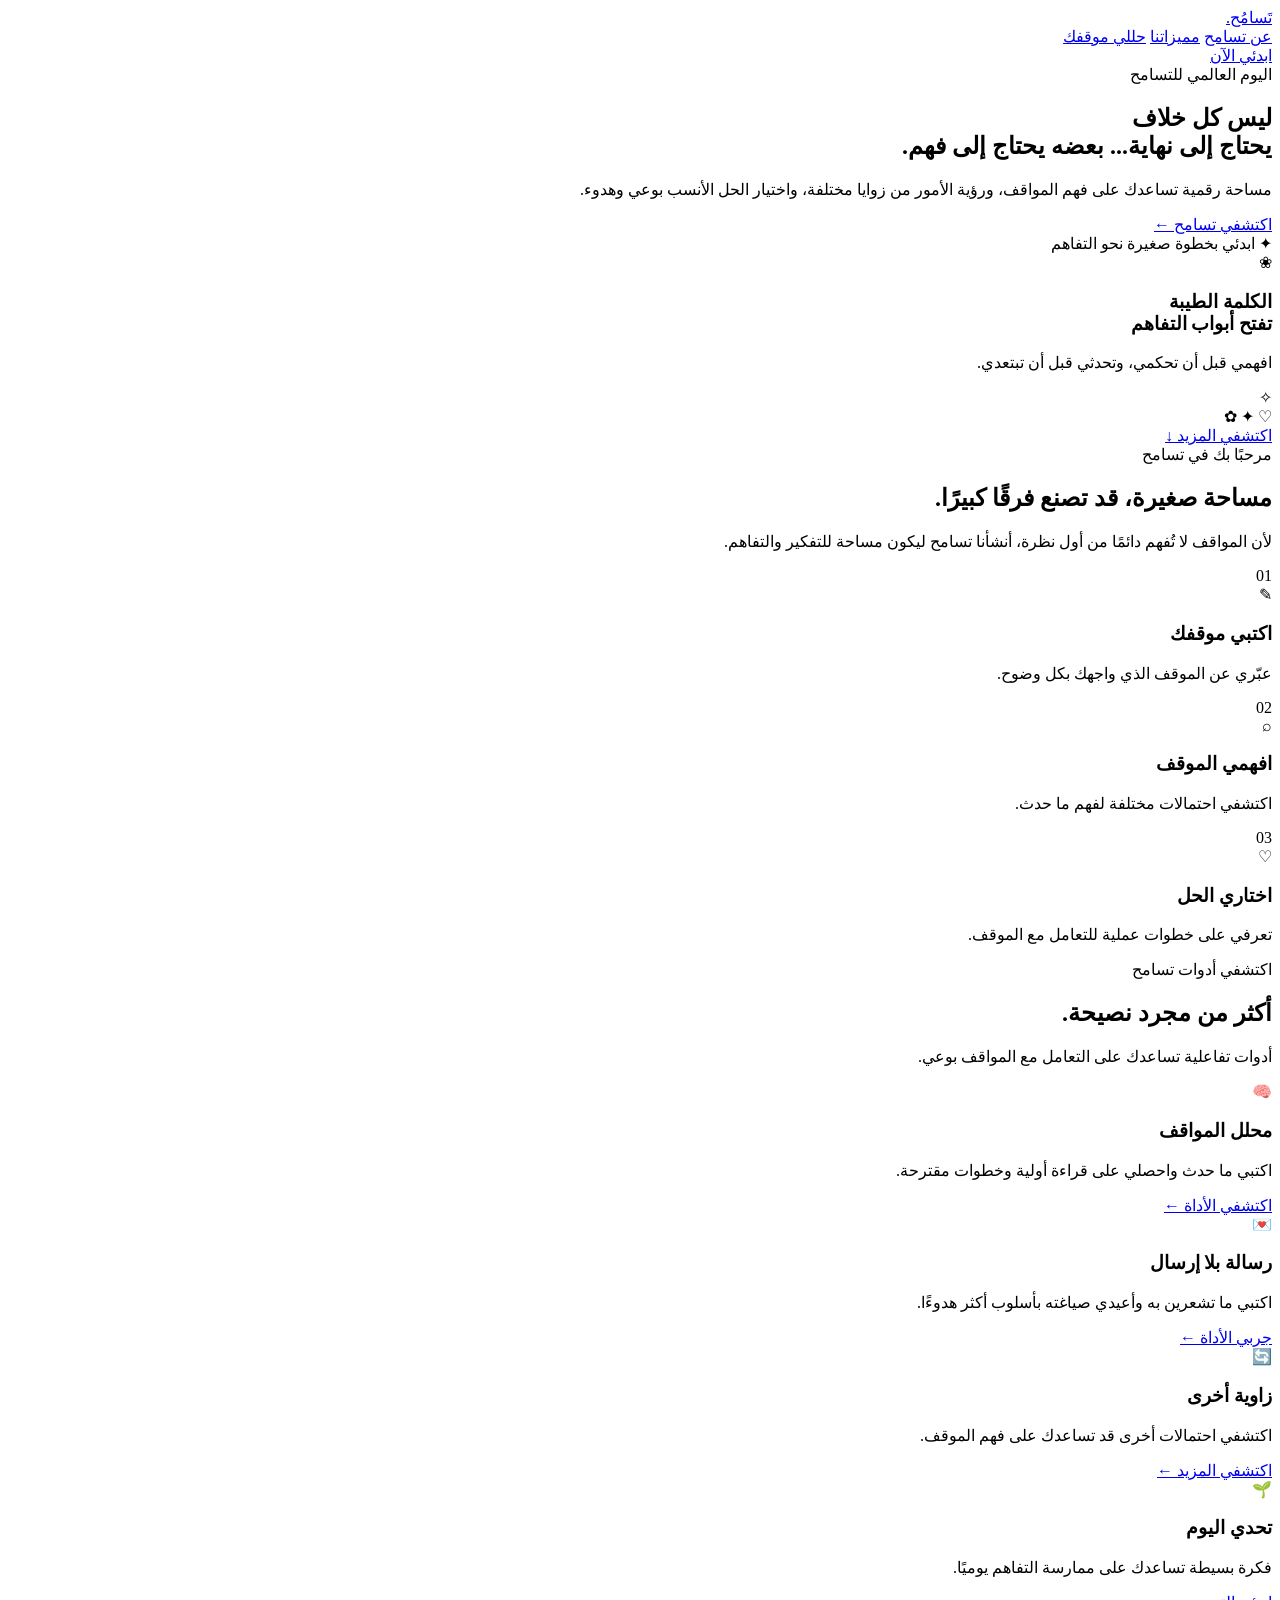
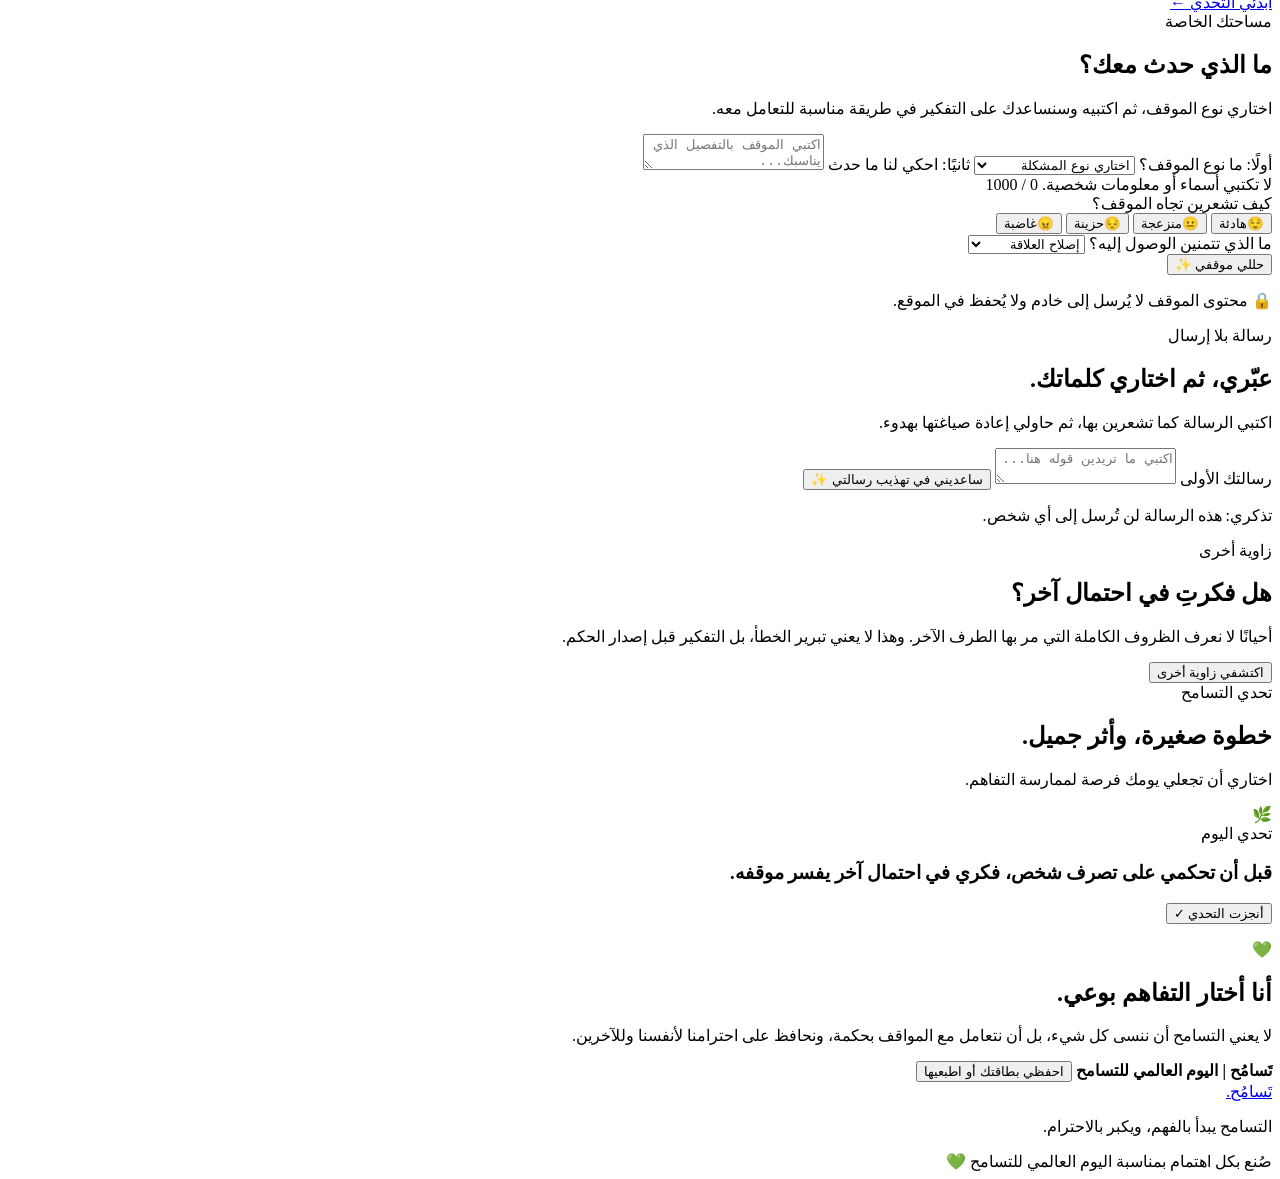
==== index.html @ accd5256 "Create index.html" ====
<!DOCTYPE html>
<html lang="ar" dir="rtl">

<head>
  <meta charset="UTF-8">
  <meta name="viewport" content="width=device-width, initial-scale=1.0">
  <meta name="theme-color" content="#F4FAF3">
  <title>تسامح | نفهم أكثر، نتسامح بوعي</title>

  <link rel="stylesheet" href="style.css">

  <link rel="preconnect" href="https://fonts.googleapis.com">
  <link rel="preconnect" href="https://fonts.gstatic.com" crossorigin>
  <link href="https://fonts.googleapis.com/css2?family=Cairo:wght@400;500;600;700;800&display=swap" rel="stylesheet">
</head>

<body>

  <!-- شريط التنقل -->
  <header class="navbar">
    <a href="#home" class="logo">تَسامُح<span>.</span></a>

    <nav>
      <a href="#about">عن تسامح</a>
      <a href="#features">مميزاتنا</a>
      <a href="#analyzer">حللي موقفك</a>
    </nav>

    <a href="#analyzer" class="nav-btn">ابدئي الآن</a>
  </header>


  <!-- الصفحة الرئيسية -->
  <main>

    <section class="hero" id="home">

      <div class="hero-content">

        <span class="eyebrow">
          <span class="dot"></span>
          اليوم العالمي للتسامح
        </span>

        <h1>
          ليس كل خلاف<br>
          يحتاج إلى نهاية...
          <span>بعضه يحتاج إلى فهم.</span>
        </h1>

        <p>
          مساحة رقمية تساعدك على فهم المواقف،
          ورؤية الأمور من زوايا مختلفة،
          واختيار الحل الأنسب بوعي وهدوء.
        </p>

        <a href="#about" class="primary-btn">
          اكتشفي تسامح
          <span>←</span>
        </a>

        <div class="hero-note">
          <span>✦</span>
          ابدئي بخطوة صغيرة نحو التفاهم
        </div>

      </div>

      <div class="hero-visual">
        <div class="circle circle-one"></div>
        <div class="circle circle-two"></div>

        <div class="hero-card">
          <div class="leaf-icon">❀</div>
          <h3>الكلمة الطيبة<br>تفتح أبواب التفاهم</h3>
          <p>افهمي قبل أن تحكمي، وتحدثي قبل أن تبتعدي.</p>
          <span class="card-decoration">✧</span>
        </div>

        <span class="floating f1">♡</span>
        <span class="floating f2">✦</span>
        <span class="floating f3">✿</span>
      </div>

      <a href="#about" class="scroll-indicator">
        <span>اكتشفي المزيد</span>
        <span>↓</span>
      </a>

    </section>


    <!-- التعريف بالموقع -->
    <section class="about section" id="about">

      <div class="section-heading">
        <span class="section-label">مرحبًا بك في تسامح</span>
        <h2>مساحة صغيرة، قد تصنع فرقًا كبيرًا.</h2>
        <p>
          لأن المواقف لا تُفهم دائمًا من أول نظرة،
          أنشأنا تسامح ليكون مساحة للتفكير والتفاهم.
        </p>
      </div>

      <div class="steps">

        <div class="step-card">
          <span class="step-number">01</span>
          <div class="step-icon">✎</div>
          <h3>اكتبي موقفك</h3>
          <p>عبّري عن الموقف الذي واجهك بكل وضوح.</p>
        </div>

        <div class="step-card">
          <span class="step-number">02</span>
          <div class="step-icon">⌕</div>
          <h3>افهمي الموقف</h3>
          <p>اكتشفي احتمالات مختلفة لفهم ما حدث.</p>
        </div>

        <div class="step-card">
          <span class="step-number">03</span>
          <div class="step-icon">♡</div>
          <h3>اختاري الحل</h3>
          <p>تعرفي على خطوات عملية للتعامل مع الموقف.</p>
        </div>

      </div>

    </section>


    <!-- المميزات -->
    <section class="features section" id="features">

      <div class="section-heading">
        <span class="section-label">اكتشفي أدوات تسامح</span>
        <h2>أكثر من مجرد نصيحة.</h2>
        <p>أدوات تفاعلية تساعدك على التعامل مع المواقف بوعي.</p>
      </div>

      <div class="feature-grid">

        <article class="feature-card">
          <div class="feature-icon">🧠</div>
          <h3>محلل المواقف</h3>
          <p>اكتبي ما حدث واحصلي على قراءة أولية وخطوات مقترحة.</p>
          <a href="#analyzer">اكتشفي الأداة ←</a>
        </article>

        <article class="feature-card">
          <div class="feature-icon">💌</div>
          <h3>رسالة بلا إرسال</h3>
          <p>اكتبي ما تشعرين به وأعيدي صياغته بأسلوب أكثر هدوءًا.</p>
          <a href="#message-tool">جربي الأداة ←</a>
        </article>

        <article class="feature-card">
          <div class="feature-icon">🔄</div>
          <h3>زاوية أخرى</h3>
          <p>اكتشفي احتمالات أخرى قد تساعدك على فهم الموقف.</p>
          <a href="#perspective">اكتشفي المزيد ←</a>
        </article>

        <article class="feature-card">
          <div class="feature-icon">🌱</div>
          <h3>تحدي اليوم</h3>
          <p>فكرة بسيطة تساعدك على ممارسة التفاهم يوميًا.</p>
          <a href="#challenge">ابدئي التحدي ←</a>
        </article>

      </div>

    </section>


    <!-- محلل المواقف -->
    <section class="analyzer-section section" id="analyzer">

      <div class="section-heading">
        <span class="section-label">مساحتك الخاصة</span>
        <h2>ما الذي حدث معك؟</h2>
        <p>
          اختاري نوع الموقف، ثم اكتبيه وسنساعدك على التفكير
          في طريقة مناسبة للتعامل معه.
        </p>
      </div>

      <div class="analyzer-box">

        <label for="problemType">أولًا: ما نوع الموقف؟</label>

        <select id="problemType">
          <option value="">اختاري نوع المشكلة</option>
          <option value="friend">خلاف مع صديقة</option>
          <option value="misunderstanding">سوء فهم</option>
          <option value="school">موقف داخل المدرسة</option>
          <option value="family">خلاف عائلي</option>
          <option value="social">موقف عبر مواقع التواصل</option>
          <option value="words">كلمة سببت لي الحزن</option>
          <option value="other">موقف آخر</option>
        </select>

        <label for="problemText">ثانيًا: احكي لنا ما حدث</label>

        <textarea
          id="problemText"
          maxlength="1000"
          placeholder="اكتبي الموقف بالتفصيل الذي يناسبك..."
        ></textarea>

        <div class="input-footer">
          <span>لا تكتبي أسماء أو معلومات شخصية.</span>
          <span id="charCount">0 / 1000</span>
        </div>

        <div class="emotion-area">
          <label>كيف تشعرين تجاه الموقف؟</label>

          <div class="emotion-options">
            <button type="button" class="emotion" data-emotion="هادئة">😌<span>هادئة</span></button>
            <button type="button" class="emotion" data-emotion="منزعجة">😐<span>منزعجة</span></button>
            <button type="button" class="emotion" data-emotion="حزينة">😔<span>حزينة</span></button>
            <button type="button" class="emotion" data-emotion="غاضبة">😠<span>غاضبة</span></button>
          </div>
        </div>

        <div class="goal-area">
          <label for="goal">ما الذي تتمنين الوصول إليه؟</label>

          <select id="goal">
            <option value="إصلاح العلاقة">إصلاح العلاقة</option>
            <option value="فهم ما حدث">فهم ما حدث</option>
            <option value="الاعتذار">تقديم اعتذار</option>
            <option value="تجاوز الموقف">تجاوز الموقف</option>
            <option value="وضع حدود واضحة">وضع حدود واضحة</option>
          </select>
        </div>

        <button type="button" id="analyzeBtn" class="primary-btn full-btn">
          حللي موقفي ✨
        </button>

        <p class="privacy-note">
          🔒 محتوى الموقف لا يُرسل إلى خادم ولا يُحفظ في الموقع.
        </p>

        <div id="analysisResult" class="result-box" aria-live="polite" hidden>

          <span class="result-label">نتيجة قراءة الموقف</span>
          <h3 id="resultTitle"></h3>
          <p id="resultDescription"></p>

          <h4>خطوات مقترحة للتعامل معه</h4>
          <ol id="resultSteps"></ol>

          <div class="suggested-words">
            <h4>جملة قد تساعدك</h4>
            <p id="resultSentence"></p>
            <button type="button" id="copySentence">نسخ الجملة</button>
          </div>

          <p class="result-disclaimer">
            هذه قراءة أولية مبنية على كلماتك واختياراتك،
            وليست حكمًا نهائيًا على الأشخاص أو الموقف.
          </p>

        </div>

      </div>

    </section>


    <!-- رسالة بلا إرسال -->
    <section class="message-section section" id="message-tool">

      <div class="section-heading">
        <span class="section-label">رسالة بلا إرسال</span>
        <h2>عبّري، ثم اختاري كلماتك.</h2>
        <p>اكتبي الرسالة كما تشعرين بها، ثم حاولي إعادة صياغتها بهدوء.</p>
      </div>

      <div class="message-box">

        <label for="rawMessage">رسالتك الأولى</label>

        <textarea
          id="rawMessage"
          placeholder="اكتبي ما تريدين قوله هنا..."
        ></textarea>

        <button type="button" class="primary-btn full-btn" id="rewriteBtn">
          ساعديني في تهذيب رسالتي ✨
        </button>

        <div id="rewrittenResult" class="rewritten-result" hidden>
          <h3>صياغة أكثر هدوءًا</h3>
          <p id="rewrittenText"></p>
          <button type="button" id="copyRewrite">نسخ الصياغة</button>
        </div>

        <p class="privacy-note">
          تذكري: هذه الرسالة لن تُرسل إلى أي شخص.
        </p>

      </div>

    </section>


    <!-- منظور آخر -->
    <section class="perspective-section section" id="perspective">

      <div class="perspective-card">

        <span class="section-label">زاوية أخرى</span>

        <h2>هل فكرتِ في احتمال آخر؟</h2>

        <p>
          أحيانًا لا نعرف الظروف الكاملة التي مر بها الطرف الآخر.
          وهذا لا يعني تبرير الخطأ، بل التفكير قبل إصدار الحكم.
        </p>

        <button type="button" id="perspectiveBtn" class="light-btn">
          اكتشفي زاوية أخرى
        </button>

        <div id="perspectiveResult" class="perspective-result" hidden>
          <span>✦</span>
          <p id="perspectiveText"></p>
        </div>

      </div>

    </section>


    <!-- تحدي اليوم -->
    <section class="challenge-section section" id="challenge">

      <div class="section-heading">
        <span class="section-label">تحدي التسامح</span>
        <h2>خطوة صغيرة، وأثر جميل.</h2>
        <p>اختاري أن تجعلي يومك فرصة لممارسة التفاهم.</p>
      </div>

      <div class="challenge-box">

        <div class="challenge-icon">🌿</div>

        <span>تحدي اليوم</span>

        <h3 id="challengeText">
          قبل أن تحكمي على تصرف شخص، فكري في احتمال آخر يفسر موقفه.
        </h3>

        <button type="button" id="completeChallenge" class="primary-btn">
          أنجزت التحدي ✓
        </button>

        <p id="challengeFeedback" aria-live="polite"></p>

      </div>

    </section>


    <!-- البطاقة الختامية -->
    <section class="final-section section">

      <div class="final-card" id="finalCard">

        <span>💚</span>

        <h2>أنا أختار التفاهم بوعي.</h2>

        <p>
          لا يعني التسامح أن ننسى كل شيء،
          بل أن نتعامل مع المواقف بحكمة،
          ونحافظ على احترامنا لأنفسنا وللآخرين.
        </p>

        <strong>تَسامُح | اليوم العالمي للتسامح</strong>

        <button type="button" id="printCard" class="light-btn">
          احفظي بطاقتك أو اطبعيها
        </button>

      </div>

    </section>

  </main>


  <!-- التذييل -->
  <footer>
    <a href="#home" class="logo">تَسامُح<span>.</span></a>

    <p>التسامح يبدأ بالفهم، ويكبر بالاحترام.</p>

    <span>صُنع بكل اهتمام بمناسبة اليوم العالمي للتسامح 💚</span>
  </footer>


  <script src="script.js"></script>

</body>
</html>
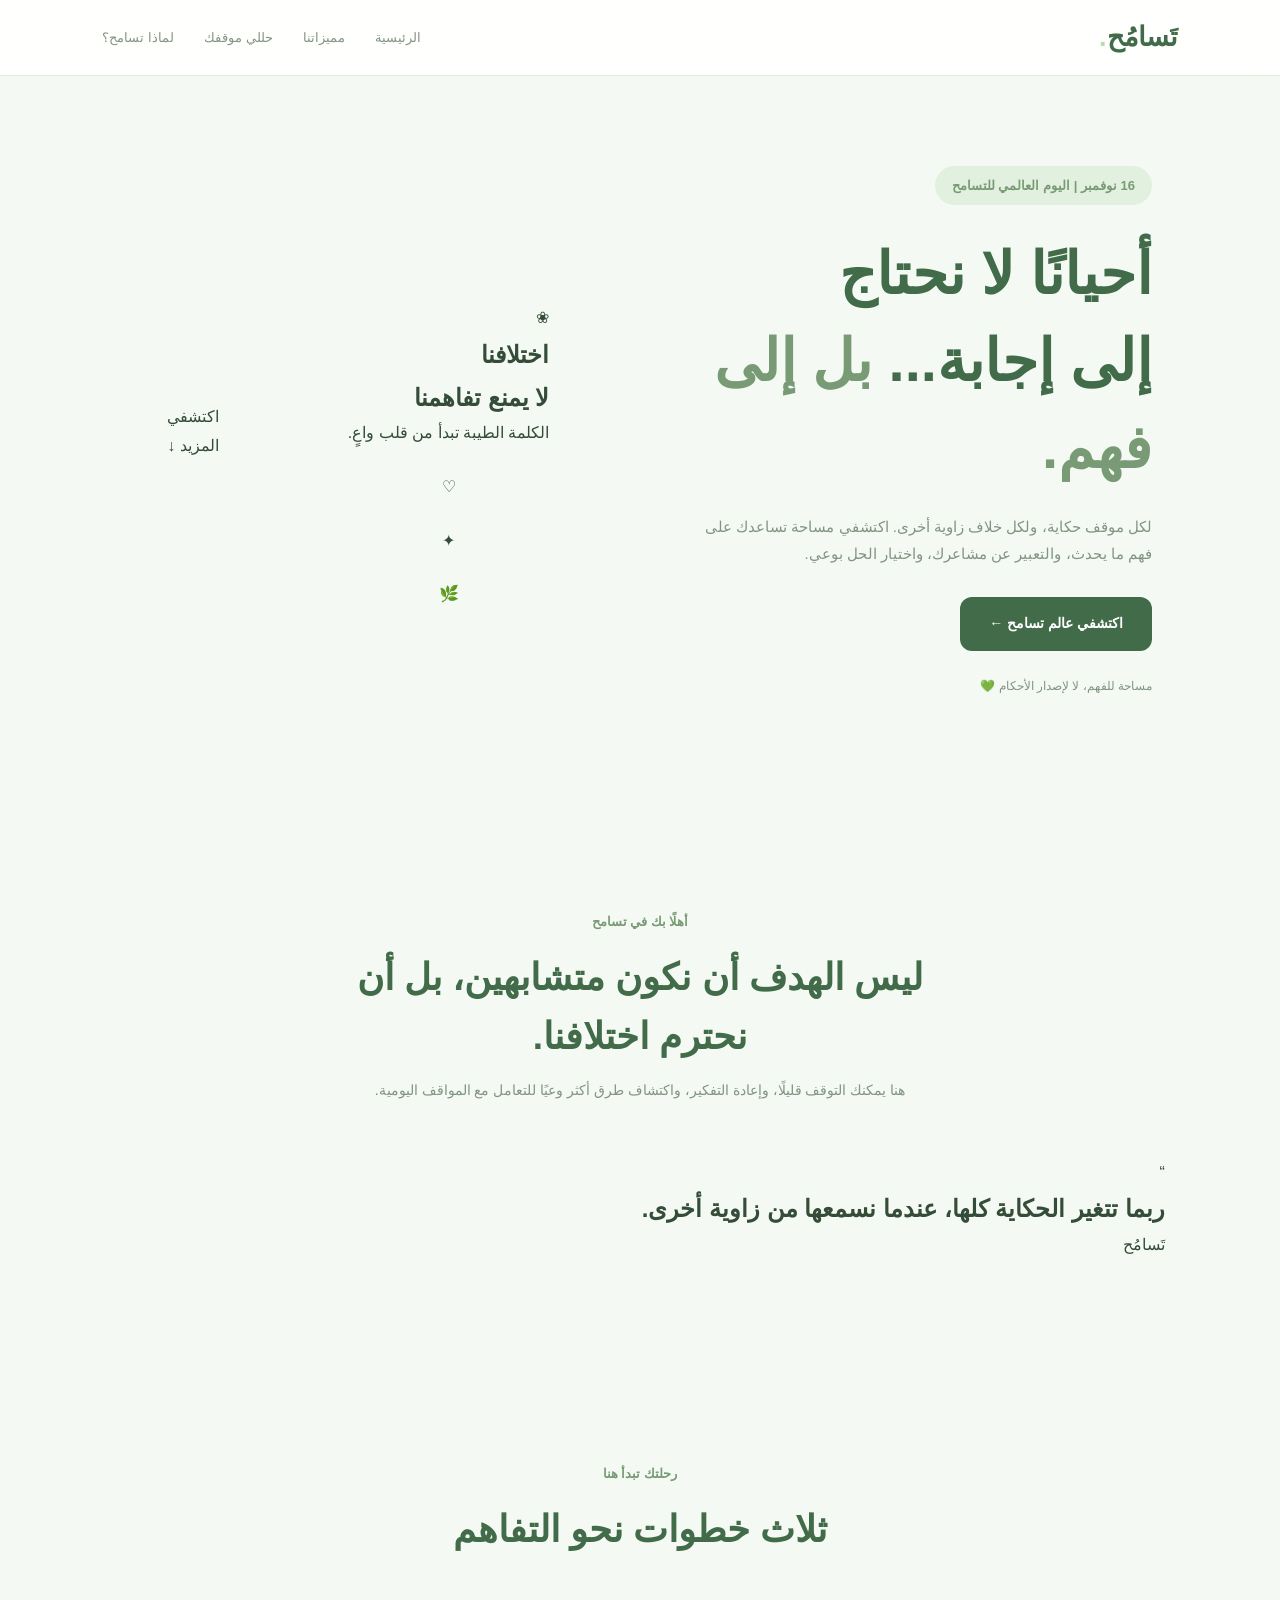
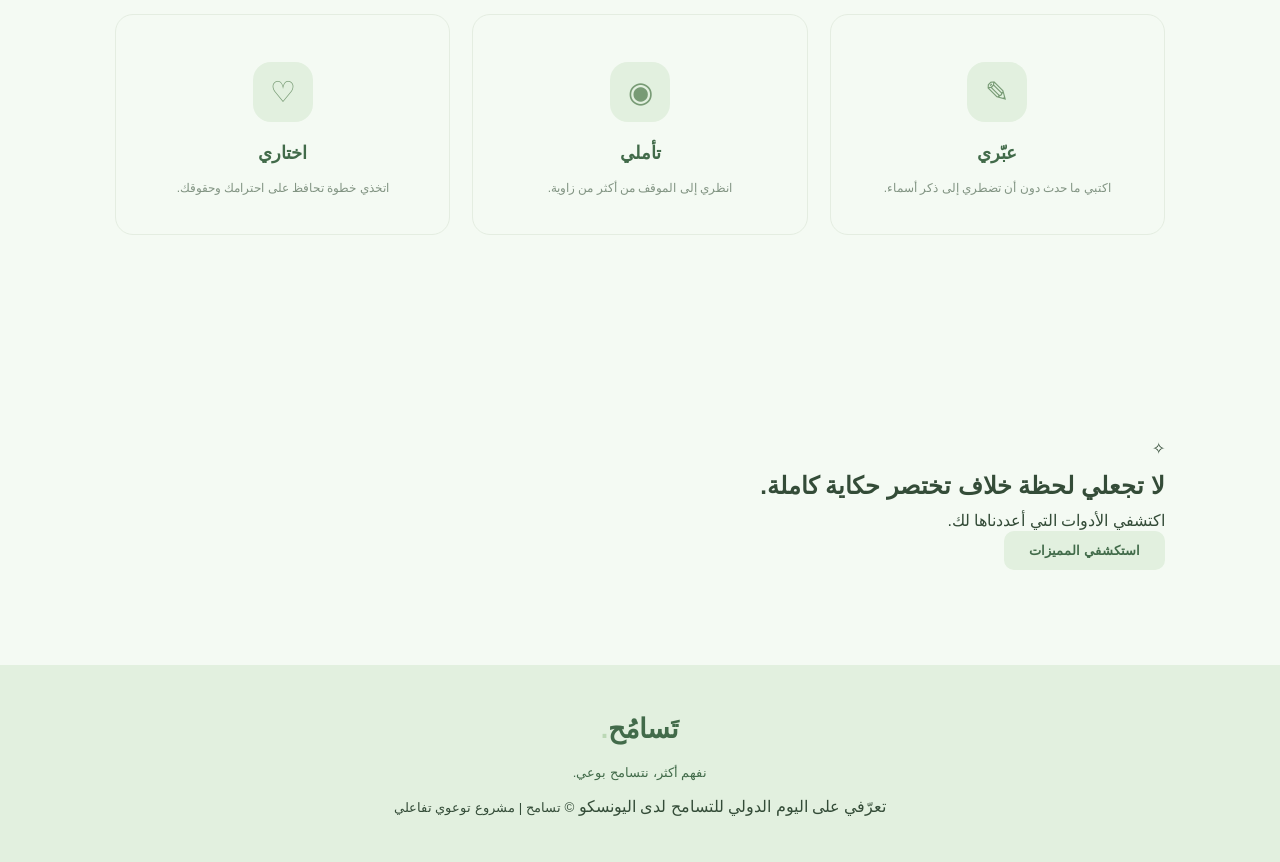
==== commit 43e4f0a1: "Update index.html" ====
--- a/index.html
+++ b/index.html
@@ -1,412 +1,120 @@
 
 <!DOCTYPE html>
 <html lang="ar" dir="rtl">
-
 <head>
   <meta charset="UTF-8">
   <meta name="viewport" content="width=device-width, initial-scale=1.0">
-  <meta name="theme-color" content="#F4FAF3">
-  <title>تسامح | نفهم أكثر، نتسامح بوعي</title>
-
+  <title>تسامح | الرئيسية</title>
   <link rel="stylesheet" href="style.css">
-
-  <link rel="preconnect" href="https://fonts.googleapis.com">
-  <link rel="preconnect" href="https://fonts.gstatic.com" crossorigin>
   <link href="https://fonts.googleapis.com/css2?family=Cairo:wght@400;500;600;700;800&display=swap" rel="stylesheet">
 </head>
-
 <body>
 
-  <!-- شريط التنقل -->
-  <header class="navbar">
-    <a href="#home" class="logo">تَسامُح<span>.</span></a>
+<header class="navbar">
+  <a class="logo" href="index.html">تَسامُح<span>.</span></a>
+  <nav>
+    <a class="active" href="index.html">الرئيسية</a>
+    <a href="features.html">مميزاتنا</a>
+    <a href="analyzer.html">حللي موقفك</a>
+    <a href="why.html">لماذا تسامح؟</a>
+  </nav>
+</header>
 
-    <nav>
-      <a href="#about">عن تسامح</a>
-      <a href="#features">مميزاتنا</a>
-      <a href="#analyzer">حللي موقفك</a>
-    </nav>
+<main>
 
-    <a href="#analyzer" class="nav-btn">ابدئي الآن</a>
-  </header>
+<section class="hero reveal">
+  <div class="hero-content">
+    <span class="eyebrow">16 نوفمبر | اليوم العالمي للتسامح</span>
+    <h1>
+      أحيانًا لا نحتاج<br>
+      إلى إجابة...
+      <span>بل إلى فهم.</span>
+    </h1>
+    <p>
+      لكل موقف حكاية، ولكل خلاف زاوية أخرى.
+      اكتشفي مساحة تساعدك على فهم ما يحدث،
+      والتعبير عن مشاعرك، واختيار الحل بوعي.
+    </p>
+    <a href="features.html" class="primary-btn">اكتشفي عالم تسامح ←</a>
+    <div class="hero-note">مساحة للفهم، لا لإصدار الأحكام 💚</div>
+  </div>
 
+  <div class="hero-visual">
+    <div class="hero-orbit orbit-one"></div>
+    <div class="hero-orbit orbit-two"></div>
+    <div class="hero-art">
+      <span>❀</span>
+      <h2>اختلافنا<br>لا يمنع تفاهمنا</h2>
+      <p>الكلمة الطيبة تبدأ من قلب واعٍ.</p>
+    </div>
+    <span class="floating-icon float-one">♡</span>
+    <span class="floating-icon float-two">✦</span>
+    <span class="floating-icon float-three">🌿</span>
+  </div>
 
-  <!-- الصفحة الرئيسية -->
-  <main>
+  <a href="#welcome" class="scroll-hint">اكتشفي المزيد ↓</a>
+</section>
 
-    <section class="hero" id="home">
+<section class="section welcome-section reveal" id="welcome">
+  <div class="section-heading">
+    <span class="section-label">أهلًا بك في تسامح</span>
+    <h2>ليس الهدف أن نكون متشابهين، بل أن نحترم اختلافنا.</h2>
+    <p>
+      هنا يمكنك التوقف قليلًا، وإعادة التفكير،
+      واكتشاف طرق أكثر وعيًا للتعامل مع المواقف اليومية.
+    </p>
+  </div>
 
-      <div class="hero-content">
+  <div class="quote-panel">
+    <span class="quote-mark">“</span>
+    <h2>ربما تتغير الحكاية كلها، عندما نسمعها من زاوية أخرى.</h2>
+    <span>تَسامُح</span>
+  </div>
+</section>
 
-        <span class="eyebrow">
-          <span class="dot"></span>
-          اليوم العالمي للتسامح
-        </span>
+<section class="section reveal">
+  <div class="section-heading">
+    <span class="section-label">رحلتك تبدأ هنا</span>
+    <h2>ثلاث خطوات نحو التفاهم</h2>
+  </div>
 
-        <h1>
-          ليس كل خلاف<br>
-          يحتاج إلى نهاية...
-          <span>بعضه يحتاج إلى فهم.</span>
-        </h1>
+  <div class="steps">
+    <article class="step-card">
+      <span class="step-icon">✎</span>
+      <h3>عبّري</h3>
+      <p>اكتبي ما حدث دون أن تضطري إلى ذكر أسماء.</p>
+    </article>
+    <article class="step-card">
+      <span class="step-icon">◉</span>
+      <h3>تأملي</h3>
+      <p>انظري إلى الموقف من أكثر من زاوية.</p>
+    </article>
+    <article class="step-card">
+      <span class="step-icon">♡</span>
+      <h3>اختاري</h3>
+      <p>اتخذي خطوة تحافظ على احترامك وحقوقك.</p>
+    </article>
+  </div>
+</section>
 
-        <p>
-          مساحة رقمية تساعدك على فهم المواقف،
-          ورؤية الأمور من زوايا مختلفة،
-          واختيار الحل الأنسب بوعي وهدوء.
-        </p>
+<section class="section green-banner reveal">
+  <span>✧</span>
+  <h2>لا تجعلي لحظة خلاف تختصر حكاية كاملة.</h2>
+  <p>اكتشفي الأدوات التي أعددناها لك.</p>
+  <a href="features.html" class="light-btn">استكشفي المميزات</a>
+</section>
 
-        <a href="#about" class="primary-btn">
-          اكتشفي تسامح
-          <span>←</span>
-        </a>
+</main>
 
-        <div class="hero-note">
-          <span>✦</span>
-          ابدئي بخطوة صغيرة نحو التفاهم
-        </div>
+<footer>
+  <a class="logo" href="index.html">تَسامُح<span>.</span></a>
+  <p>نفهم أكثر، نتسامح بوعي.</p>
+  <a href="https://www.unesco.org/ar/days/tolerance" target="_blank" rel="noopener noreferrer">
+    تعرّفي على اليوم الدولي للتسامح لدى اليونسكو
+  </a>
+  <small>© تسامح | مشروع توعوي تفاعلي</small>
+</footer>
 
-      </div>
-
-      <div class="hero-visual">
-        <div class="circle circle-one"></div>
-        <div class="circle circle-two"></div>
-
-        <div class="hero-card">
-          <div class="leaf-icon">❀</div>
-          <h3>الكلمة الطيبة<br>تفتح أبواب التفاهم</h3>
-          <p>افهمي قبل أن تحكمي، وتحدثي قبل أن تبتعدي.</p>
-          <span class="card-decoration">✧</span>
-        </div>
-
-        <span class="floating f1">♡</span>
-        <span class="floating f2">✦</span>
-        <span class="floating f3">✿</span>
-      </div>
-
-      <a href="#about" class="scroll-indicator">
-        <span>اكتشفي المزيد</span>
-        <span>↓</span>
-      </a>
-
-    </section>
-
-
-    <!-- التعريف بالموقع -->
-    <section class="about section" id="about">
-
-      <div class="section-heading">
-        <span class="section-label">مرحبًا بك في تسامح</span>
-        <h2>مساحة صغيرة، قد تصنع فرقًا كبيرًا.</h2>
-        <p>
-          لأن المواقف لا تُفهم دائمًا من أول نظرة،
-          أنشأنا تسامح ليكون مساحة للتفكير والتفاهم.
-        </p>
-      </div>
-
-      <div class="steps">
-
-        <div class="step-card">
-          <span class="step-number">01</span>
-          <div class="step-icon">✎</div>
-          <h3>اكتبي موقفك</h3>
-          <p>عبّري عن الموقف الذي واجهك بكل وضوح.</p>
-        </div>
-
-        <div class="step-card">
-          <span class="step-number">02</span>
-          <div class="step-icon">⌕</div>
-          <h3>افهمي الموقف</h3>
-          <p>اكتشفي احتمالات مختلفة لفهم ما حدث.</p>
-        </div>
-
-        <div class="step-card">
-          <span class="step-number">03</span>
-          <div class="step-icon">♡</div>
-          <h3>اختاري الحل</h3>
-          <p>تعرفي على خطوات عملية للتعامل مع الموقف.</p>
-        </div>
-
-      </div>
-
-    </section>
-
-
-    <!-- المميزات -->
-    <section class="features section" id="features">
-
-      <div class="section-heading">
-        <span class="section-label">اكتشفي أدوات تسامح</span>
-        <h2>أكثر من مجرد نصيحة.</h2>
-        <p>أدوات تفاعلية تساعدك على التعامل مع المواقف بوعي.</p>
-      </div>
-
-      <div class="feature-grid">
-
-        <article class="feature-card">
-          <div class="feature-icon">🧠</div>
-          <h3>محلل المواقف</h3>
-          <p>اكتبي ما حدث واحصلي على قراءة أولية وخطوات مقترحة.</p>
-          <a href="#analyzer">اكتشفي الأداة ←</a>
-        </article>
-
-        <article class="feature-card">
-          <div class="feature-icon">💌</div>
-          <h3>رسالة بلا إرسال</h3>
-          <p>اكتبي ما تشعرين به وأعيدي صياغته بأسلوب أكثر هدوءًا.</p>
-          <a href="#message-tool">جربي الأداة ←</a>
-        </article>
-
-        <article class="feature-card">
-          <div class="feature-icon">🔄</div>
-          <h3>زاوية أخرى</h3>
-          <p>اكتشفي احتمالات أخرى قد تساعدك على فهم الموقف.</p>
-          <a href="#perspective">اكتشفي المزيد ←</a>
-        </article>
-
-        <article class="feature-card">
-          <div class="feature-icon">🌱</div>
-          <h3>تحدي اليوم</h3>
-          <p>فكرة بسيطة تساعدك على ممارسة التفاهم يوميًا.</p>
-          <a href="#challenge">ابدئي التحدي ←</a>
-        </article>
-
-      </div>
-
-    </section>
-
-
-    <!-- محلل المواقف -->
-    <section class="analyzer-section section" id="analyzer">
-
-      <div class="section-heading">
-        <span class="section-label">مساحتك الخاصة</span>
-        <h2>ما الذي حدث معك؟</h2>
-        <p>
-          اختاري نوع الموقف، ثم اكتبيه وسنساعدك على التفكير
-          في طريقة مناسبة للتعامل معه.
-        </p>
-      </div>
-
-      <div class="analyzer-box">
-
-        <label for="problemType">أولًا: ما نوع الموقف؟</label>
-
-        <select id="problemType">
-          <option value="">اختاري نوع المشكلة</option>
-          <option value="friend">خلاف مع صديقة</option>
-          <option value="misunderstanding">سوء فهم</option>
-          <option value="school">موقف داخل المدرسة</option>
-          <option value="family">خلاف عائلي</option>
-          <option value="social">موقف عبر مواقع التواصل</option>
-          <option value="words">كلمة سببت لي الحزن</option>
-          <option value="other">موقف آخر</option>
-        </select>
-
-        <label for="problemText">ثانيًا: احكي لنا ما حدث</label>
-
-        <textarea
-          id="problemText"
-          maxlength="1000"
-          placeholder="اكتبي الموقف بالتفصيل الذي يناسبك..."
-        ></textarea>
-
-        <div class="input-footer">
-          <span>لا تكتبي أسماء أو معلومات شخصية.</span>
-          <span id="charCount">0 / 1000</span>
-        </div>
-
-        <div class="emotion-area">
-          <label>كيف تشعرين تجاه الموقف؟</label>
-
-          <div class="emotion-options">
-            <button type="button" class="emotion" data-emotion="هادئة">😌<span>هادئة</span></button>
-            <button type="button" class="emotion" data-emotion="منزعجة">😐<span>منزعجة</span></button>
-            <button type="button" class="emotion" data-emotion="حزينة">😔<span>حزينة</span></button>
-            <button type="button" class="emotion" data-emotion="غاضبة">😠<span>غاضبة</span></button>
-          </div>
-        </div>
-
-        <div class="goal-area">
-          <label for="goal">ما الذي تتمنين الوصول إليه؟</label>
-
-          <select id="goal">
-            <option value="إصلاح العلاقة">إصلاح العلاقة</option>
-            <option value="فهم ما حدث">فهم ما حدث</option>
-            <option value="الاعتذار">تقديم اعتذار</option>
-            <option value="تجاوز الموقف">تجاوز الموقف</option>
-            <option value="وضع حدود واضحة">وضع حدود واضحة</option>
-          </select>
-        </div>
-
-        <button type="button" id="analyzeBtn" class="primary-btn full-btn">
-          حللي موقفي ✨
-        </button>
-
-        <p class="privacy-note">
-          🔒 محتوى الموقف لا يُرسل إلى خادم ولا يُحفظ في الموقع.
-        </p>
-
-        <div id="analysisResult" class="result-box" aria-live="polite" hidden>
-
-          <span class="result-label">نتيجة قراءة الموقف</span>
-          <h3 id="resultTitle"></h3>
-          <p id="resultDescription"></p>
-
-          <h4>خطوات مقترحة للتعامل معه</h4>
-          <ol id="resultSteps"></ol>
-
-          <div class="suggested-words">
-            <h4>جملة قد تساعدك</h4>
-            <p id="resultSentence"></p>
-            <button type="button" id="copySentence">نسخ الجملة</button>
-          </div>
-
-          <p class="result-disclaimer">
-            هذه قراءة أولية مبنية على كلماتك واختياراتك،
-            وليست حكمًا نهائيًا على الأشخاص أو الموقف.
-          </p>
-
-        </div>
-
-      </div>
-
-    </section>
-
-
-    <!-- رسالة بلا إرسال -->
-    <section class="message-section section" id="message-tool">
-
-      <div class="section-heading">
-        <span class="section-label">رسالة بلا إرسال</span>
-        <h2>عبّري، ثم اختاري كلماتك.</h2>
-        <p>اكتبي الرسالة كما تشعرين بها، ثم حاولي إعادة صياغتها بهدوء.</p>
-      </div>
-
-      <div class="message-box">
-
-        <label for="rawMessage">رسالتك الأولى</label>
-
-        <textarea
-          id="rawMessage"
-          placeholder="اكتبي ما تريدين قوله هنا..."
-        ></textarea>
-
-        <button type="button" class="primary-btn full-btn" id="rewriteBtn">
-          ساعديني في تهذيب رسالتي ✨
-        </button>
-
-        <div id="rewrittenResult" class="rewritten-result" hidden>
-          <h3>صياغة أكثر هدوءًا</h3>
-          <p id="rewrittenText"></p>
-          <button type="button" id="copyRewrite">نسخ الصياغة</button>
-        </div>
-
-        <p class="privacy-note">
-          تذكري: هذه الرسالة لن تُرسل إلى أي شخص.
-        </p>
-
-      </div>
-
-    </section>
-
-
-    <!-- منظور آخر -->
-    <section class="perspective-section section" id="perspective">
-
-      <div class="perspective-card">
-
-        <span class="section-label">زاوية أخرى</span>
-
-        <h2>هل فكرتِ في احتمال آخر؟</h2>
-
-        <p>
-          أحيانًا لا نعرف الظروف الكاملة التي مر بها الطرف الآخر.
-          وهذا لا يعني تبرير الخطأ، بل التفكير قبل إصدار الحكم.
-        </p>
-
-        <button type="button" id="perspectiveBtn" class="light-btn">
-          اكتشفي زاوية أخرى
-        </button>
-
-        <div id="perspectiveResult" class="perspective-result" hidden>
-          <span>✦</span>
-          <p id="perspectiveText"></p>
-        </div>
-
-      </div>
-
-    </section>
-
-
-    <!-- تحدي اليوم -->
-    <section class="challenge-section section" id="challenge">
-
-      <div class="section-heading">
-        <span class="section-label">تحدي التسامح</span>
-        <h2>خطوة صغيرة، وأثر جميل.</h2>
-        <p>اختاري أن تجعلي يومك فرصة لممارسة التفاهم.</p>
-      </div>
-
-      <div class="challenge-box">
-
-        <div class="challenge-icon">🌿</div>
-
-        <span>تحدي اليوم</span>
-
-        <h3 id="challengeText">
-          قبل أن تحكمي على تصرف شخص، فكري في احتمال آخر يفسر موقفه.
-        </h3>
-
-        <button type="button" id="completeChallenge" class="primary-btn">
-          أنجزت التحدي ✓
-        </button>
-
-        <p id="challengeFeedback" aria-live="polite"></p>
-
-      </div>
-
-    </section>
-
-
-    <!-- البطاقة الختامية -->
-    <section class="final-section section">
-
-      <div class="final-card" id="finalCard">
-
-        <span>💚</span>
-
-        <h2>أنا أختار التفاهم بوعي.</h2>
-
-        <p>
-          لا يعني التسامح أن ننسى كل شيء،
-          بل أن نتعامل مع المواقف بحكمة،
-          ونحافظ على احترامنا لأنفسنا وللآخرين.
-        </p>
-
-        <strong>تَسامُح | اليوم العالمي للتسامح</strong>
-
-        <button type="button" id="printCard" class="light-btn">
-          احفظي بطاقتك أو اطبعيها
-        </button>
-
-      </div>
-
-    </section>
-
-  </main>
-
-
-  <!-- التذييل -->
-  <footer>
-    <a href="#home" class="logo">تَسامُح<span>.</span></a>
-
-    <p>التسامح يبدأ بالفهم، ويكبر بالاحترام.</p>
-
-    <span>صُنع بكل اهتمام بمناسبة اليوم العالمي للتسامح 💚</span>
-  </footer>
-
-
-  <script src="script.js"></script>
-
+<script src="script.js"></script>
 </body>
 </html>
--- a/style.css
+++ b/style.css
@@ -0,0 +1,933 @@
+
+/* =========================
+   تسامح - التصميم الأساسي
+========================= */
+
+:root {
+  --background: #F4FAF3;
+  --white: #FFFFFF;
+  --light-green: #E2F0DF;
+  --soft-green: #BBD8B5;
+  --green: #789B75;
+  --dark-green: #426B4A;
+  --text: #344C38;
+  --muted: #829483;
+  --border: #E4EDE1;
+  --shadow: 0 12px 35px rgba(66, 107, 74, 0.08);
+}
+
+* {
+  margin: 0;
+  padding: 0;
+  box-sizing: border-box;
+  scroll-behavior: smooth;
+}
+
+body {
+  font-family: 'Cairo', sans-serif;
+  background: var(--background);
+  color: var(--text);
+  line-height: 1.8;
+}
+
+button, input, textarea, select {
+  font-family: inherit;
+}
+
+button, a {
+  -webkit-tap-highlight-color: transparent;
+}
+
+a {
+  text-decoration: none;
+  color: inherit;
+}
+
+button {
+  cursor: pointer;
+}
+
+/* شريط التنقل */
+
+.navbar {
+  position: sticky;
+  top: 0;
+  z-index: 100;
+  height: 76px;
+  padding: 0 8%;
+  display: flex;
+  justify-content: space-between;
+  align-items: center;
+  background: rgba(255, 255, 255, 0.92);
+  backdrop-filter: blur(15px);
+  border-bottom: 1px solid var(--border);
+}
+
+.logo {
+  font-size: 27px;
+  font-weight: 800;
+  color: var(--dark-green);
+}
+
+.logo span {
+  color: var(--soft-green);
+}
+
+.navbar nav {
+  display: flex;
+  gap: 30px;
+  font-size: 13px;
+  color: var(--muted);
+}
+
+.navbar nav a:hover {
+  color: var(--dark-green);
+}
+
+.nav-btn {
+  background: var(--light-green);
+  color: var(--dark-green);
+  padding: 9px 22px;
+  border-radius: 30px;
+  font-size: 13px;
+  font-weight: 700;
+}
+
+/* الواجهة الرئيسية */
+
+.hero {
+  min-height: 690px;
+  padding: 90px 10% 110px;
+  display: flex;
+  align-items: center;
+  justify-content: space-between;
+  position: relative;
+  overflow: hidden;
+  gap: 40px;
+}
+
+.hero-content {
+  max-width: 560px;
+  z-index: 2;
+}
+
+.eyebrow, .section-label {
+  color: var(--green);
+  font-size: 13px;
+  font-weight: 700;
+}
+
+.eyebrow {
+  display: inline-flex;
+  align-items: center;
+  gap: 9px;
+  padding: 8px 17px;
+  border-radius: 30px;
+  background: var(--light-green);
+  margin-bottom: 25px;
+}
+
+.dot {
+  width: 7px;
+  height: 7px;
+  background: var(--green);
+  border-radius: 50%;
+}
+
+.hero h1 {
+  font-size: clamp(34px, 5vw, 58px);
+  line-height: 1.5;
+  color: var(--dark-green);
+  font-weight: 800;
+}
+
+.hero h1 span {
+  color: var(--green);
+}
+
+.hero-content > p {
+  color: var(--muted);
+  max-width: 460px;
+  margin: 22px 0 30px;
+  font-size: 15px;
+}
+
+.primary-btn {
+  display: inline-flex;
+  justify-content: center;
+  align-items: center;
+  gap: 15px;
+  border: none;
+  border-radius: 12px;
+  background: var(--dark-green);
+  color: white;
+  padding: 14px 29px;
+  font-size: 14px;
+  font-weight: 700;
+  transition: 0.3s;
+}
+
+.primary-btn:hover {
+  background: var(--green);
+  transform: translateY(-3px);
+}
+
+.hero-note {
+  margin-top: 25px;
+  color: var(--muted);
+  font-size: 12px;
+}
+
+.hero-note span {
+  color: var(--green);
+}
+
+/* الرسمة الجانبية */
+
+.hero-visual {
+  width: 380px;
+  height: 380px;
+  position: relative;
+  display: grid;
+  place-items: center;
+  flex-shrink: 0;
+}
+
+.circle {
+  position: absolute;
+  border-radius: 50%;
+}
+
+.circle-one {
+  width: 350px;
+  height: 350px;
+  background: #E6F2E2;
+}
+
+.circle-two {
+  width: 270px;
+  height: 270px;
+  background: #D2E6CC;
+}
+
+.hero-card {
+  position: relative;
+  z-index: 2;
+  width: 260px;
+  padding: 35px 25px;
+  background: white;
+  border-radius: 25px;
+  text-align: center;
+  box-shadow: var(--shadow);
+  transform: rotate(-3deg);
+}
+
+.leaf-icon {
+  width: 65px;
+  height: 65px;
+  background: var(--light-green);
+  color: var(--green);
+  border-radius: 50%;
+  display: grid;
+  place-items: center;
+  font-size: 36px;
+  margin: 0 auto 18px;
+}
+
+.hero-card h3 {
+  font-size: 20px;
+  color: var(--dark-green);
+  line-height: 1.8;
+}
+
+.hero-card p {
+  font-size: 12px;
+  color: var(--muted);
+  margin-top: 12px;
+}
+
+.card-decoration {
+  color: var(--soft-green);
+  font-size: 25px;
+}
+
+.floating {
+  position: absolute;
+  z-index: 3;
+  color: var(--green);
+  font-size: 32px;
+  animation: float 4s ease-in-out infinite;
+}
+
+.f1 { top: 25px; right: 20px; }
+.f2 { bottom: 30px; left: 20px; animation-delay: 1s; }
+.f3 { top: 90px; left: 0; animation-delay: 2s; }
+
+@keyframes float {
+  0%, 100% { transform: translateY(0); }
+  50% { transform: translateY(-13px); }
+}
+
+.scroll-indicator {
+  position: absolute;
+  bottom: 28px;
+  left: 50%;
+  transform: translateX(-50%);
+  display: flex;
+  align-items: center;
+  gap: 12px;
+  color: var(--green);
+  font-size: 12px;
+  animation: bounce 2s infinite;
+}
+
+@keyframes bounce {
+  0%, 100% { transform: translate(-50%, 0); }
+  50% { transform: translate(-50%, 7px); }
+}
+
+/* الأقسام العامة */
+
+.section {
+  padding: 100px 9%;
+  scroll-margin-top: 85px;
+}
+
+.section-heading {
+  max-width: 650px;
+  text-align: center;
+  margin: 0 auto 55px;
+}
+
+.section-heading h2 {
+  color: var(--dark-green);
+  font-size: clamp(25px, 3vw, 37px);
+  margin: 12px 0;
+  line-height: 1.6;
+}
+
+.section-heading p {
+  color: var(--muted);
+  font-size: 14px;
+}
+
+/* قسم التعريف */
+
+.about {
+  background: white;
+}
+
+.steps {
+  display: grid;
+  grid-template-columns: repeat(3, 1fr);
+  gap: 22px;
+}
+
+.step-card {
+  background: var(--background);
+  border: 1px solid var(--border);
+  padding: 35px 25px;
+  border-radius: 18px;
+  position: relative;
+  text-align: center;
+  transition: 0.3s;
+}
+
+.step-card:hover, .feature-card:hover {
+  transform: translateY(-7px);
+  box-shadow: var(--shadow);
+}
+
+.step-number {
+  position: absolute;
+  top: 15px;
+  right: 20px;
+  color: #B6CDB2;
+  font-size: 12px;
+  font-weight: 700;
+}
+
+.step-icon {
+  margin: 12px auto 15px;
+  width: 60px;
+  height: 60px;
+  border-radius: 18px;
+  background: var(--light-green);
+  color: var(--green);
+  display: grid;
+  place-items: center;
+  font-size: 29px;
+}
+
+.step-card h3 {
+  color: var(--dark-green);
+  font-size: 18px;
+  margin-bottom: 8px;
+}
+
+.step-card p {
+  font-size: 12px;
+  color: var(--muted);
+}
+
+/* المميزات */
+
+.feature-grid {
+  display: grid;
+  grid-template-columns: repeat(2, 1fr);
+  gap: 22px;
+}
+
+.feature-card {
+  padding: 30px;
+  background: white;
+  border: 1px solid var(--border);
+  border-radius: 20px;
+  transition: 0.3s;
+}
+
+.feature-icon {
+  font-size: 30px;
+  margin-bottom: 15px;
+}
+
+.feature-card h3 {
+  color: var(--dark-green);
+  margin-bottom: 10px;
+}
+
+.feature-card p {
+  font-size: 13px;
+  color: var(--muted);
+  margin-bottom: 18px;
+}
+
+.feature-card a {
+  color: var(--green);
+  font-size: 13px;
+  font-weight: 700;
+}
+
+/* محلل المواقف */
+
+.analyzer-section {
+  background: #EDF5EA;
+}
+
+.analyzer-box, .message-box {
+  background: white;
+  max-width: 780px;
+  margin: auto;
+  padding: 38px;
+  border-radius: 22px;
+  box-shadow: var(--shadow);
+}
+
+.analyzer-box label, .message-box label {
+  display: block;
+  font-size: 14px;
+  font-weight: 700;
+  color: var(--dark-green);
+  margin-bottom: 10px;
+}
+
+.analyzer-box select,
+.analyzer-box textarea,
+.message-box textarea {
+  width: 100%;
+  border: 1px solid var(--border);
+  border-radius: 11px;
+  padding: 15px;
+  font-size: 13px;
+  color: var(--text);
+  outline: none;
+  background: #FAFCF9;
+  margin-bottom: 25px;
+}
+
+.analyzer-box select:focus,
+.analyzer-box textarea:focus,
+.message-box textarea:focus {
+  border-color: var(--green);
+  box-shadow: 0 0 0 3px rgba(120, 155, 117, 0.1);
+}
+
+.analyzer-box textarea,
+.message-box textarea {
+  min-height: 145px;
+  resize: vertical;
+  line-height: 2;
+}
+
+.input-footer {
+  display: flex;
+  justify-content: space-between;
+  margin-top: -20px;
+  margin-bottom: 25px;
+  color: var(--muted);
+  font-size: 11px;
+}
+
+.emotion-area {
+  margin-bottom: 25px;
+}
+
+.emotion-options {
+  display: grid;
+  grid-template-columns: repeat(4, 1fr);
+  gap: 10px;
+}
+
+.emotion {
+  background: var(--background);
+  border: 1px solid var(--border);
+  border-radius: 12px;
+  padding: 12px 5px;
+  font-size: 23px;
+  color: var(--text);
+}
+
+.emotion span {
+  display: block;
+  font-size: 11px;
+}
+
+.emotion.selected {
+  background: var(--light-green);
+  border: 2px solid var(--green);
+}
+
+.goal-area {
+  margin-top: 25px;
+}
+
+.full-btn {
+  width: 100%;
+  margin-top: 15px;
+}
+
+.privacy-note {
+  text-align: center;
+  font-size: 11px;
+  color: var(--muted);
+  margin-top: 18px;
+}
+
+/* نتيجة التحليل */
+
+.result-box {
+  margin-top: 35px;
+  padding: 25px;
+  border-radius: 15px;
+  background: var(--background);
+  border: 1px solid var(--border);
+  animation: appear 0.5s ease;
+}
+
+@keyframes appear {
+  from { opacity: 0; transform: translateY(15px); }
+  to { opacity: 1; transform: translateY(0); }
+}
+
+.result-label {
+  color: var(--green);
+  font-size: 12px;
+  font-weight: 700;
+}
+
+.result-box h3 {
+  color: var(--dark-green);
+  margin: 12px 0;
+}
+
+.result-box > p {
+  color: var(--muted);
+  font-size: 13px;
+}
+
+.result-box h4 {
+  color: var(--dark-green);
+  margin: 22px 0 10px;
+}
+
+.result-box ol {
+  padding-right: 23px;
+  color: var(--text);
+  font-size: 13px;
+}
+
+.result-box li {
+  padding: 5px;
+}
+
+.suggested-words {
+  background: white;
+  padding: 20px;
+  margin-top: 20px;
+  border-radius: 12px;
+}
+
+.suggested-words p {
+  color: var(--muted);
+  font-size: 13px;
+}
+
+.suggested-words button,
+#copyRewrite {
+  background: var(--light-green);
+  color: var(--dark-green);
+  border: none;
+  border-radius: 8px;
+  padding: 9px 16px;
+  margin-top: 15px;
+  font-weight: 700;
+}
+
+.result-box .result-disclaimer {
+  font-size: 11px;
+  margin-top: 20px;
+}
+
+/* رسالة بلا إرسال */
+
+.message-section {
+  background: white;
+}
+
+.rewritten-result {
+  background: var(--background);
+  border-radius: 14px;
+  padding: 22px;
+  margin-top: 25px;
+}
+
+.rewritten-result h3 {
+  color: var(--dark-green);
+  margin-bottom: 10px;
+}
+
+.rewritten-result p {
+  font-size: 14px;
+  color: var(--text);
+  white-space: pre-wrap;
+}
+
+/* زاوية أخرى */
+
+.perspective-section {
+  background: var(--background);
+}
+
+.perspective-card {
+  background: var(--dark-green);
+  color: white;
+  border-radius: 25px;
+  padding: 60px 35px;
+  text-align: center;
+  max-width: 850px;
+  margin: auto;
+}
+
+.perspective-card .section-label {
+  color: #D3E8CC;
+}
+
+.perspective-card h2 {
+  font-size: 30px;
+  margin: 15px 0;
+}
+
+.perspective-card > p {
+  color: #D5E3D3;
+  font-size: 14px;
+  max-width: 550px;
+  margin: 0 auto 25px;
+}
+
+.light-btn {
+  background: #E2F0DF;
+  color: var(--dark-green);
+  border: none;
+  padding: 12px 25px;
+  border-radius: 10px;
+  font-weight: 700;
+  font-size: 13px;
+}
+
+.perspective-result {
+  max-width: 560px;
+  margin: 25px auto 0;
+  padding: 20px;
+  background: rgba(255,255,255,0.12);
+  border-radius: 15px;
+  animation: appear 0.4s ease;
+}
+
+.perspective-result span {
+  font-size: 24px;
+}
+
+.perspective-result p {
+  font-size: 14px;
+}
+
+/* التحدي */
+
+.challenge-section {
+  background: white;
+}
+
+.challenge-box {
+  max-width: 600px;
+  margin: auto;
+  padding: 40px;
+  text-align: center;
+  background: var(--background);
+  border-radius: 22px;
+  border: 1px solid var(--border);
+}
+
+.challenge-icon {
+  font-size: 45px;
+  margin-bottom: 10px;
+}
+
+.challenge-box > span {
+  color: var(--green);
+  font-size: 13px;
+  font-weight: 700;
+}
+
+.challenge-box h3 {
+  color: var(--dark-green);
+  font-size: 19px;
+  margin: 20px 0;
+}
+
+#challengeFeedback {
+  color: var(--green);
+  margin-top: 15px;
+  font-size: 13px;
+}
+
+/* البطاقة الختامية */
+
+.final-section {
+  background: #EDF5EA;
+}
+
+.final-card {
+  background: white;
+  max-width: 700px;
+  margin: auto;
+  padding: 45px 30px;
+  text-align: center;
+  border: 1px solid var(--border);
+  border-radius: 22px;
+  box-shadow: var(--shadow);
+}
+
+.final-card > span {
+  font-size: 40px;
+}
+
+.final-card h2 {
+  color: var(--dark-green);
+  margin: 15px 0;
+}
+
+.final-card p {
+  color: var(--muted);
+  font-size: 14px;
+  max-width: 500px;
+  margin: 0 auto 20px;
+}
+
+.final-card strong {
+  display: block;
+  color: var(--green);
+  font-size: 13px;
+  margin-bottom: 20px;
+}
+
+/* التذييل */
+
+footer {
+  background: #E2F0DF;
+  text-align: center;
+  padding: 40px 20px;
+}
+
+footer p {
+  color: var(--dark-green);
+  font-size: 13px;
+  margin: 8px 0;
+}
+
+footer > span {
+  color: var(--muted);
+  font-size: 11px;
+}
+
+/* إخفاء العناصر */
+
+[hidden] {
+  display: none !important;
+}
+
+/* الجوال والآيباد */
+
+@media (max-width: 850px) {
+
+  .hero {
+    padding: 75px 7% 100px;
+    flex-direction: column;
+    text-align: center;
+  }
+
+  .hero-content > p {
+    margin-right: auto;
+    margin-left: auto;
+  }
+
+  .hero-visual {
+    margin-top: 20px;
+  }
+
+  .hero-note {
+    margin-bottom: 10px;
+  }
+
+  .navbar {
+    padding: 0 5%;
+  }
+
+  .navbar nav {
+    gap: 12px;
+  }
+
+}
+
+@media (max-width: 600px) {
+
+  .navbar {
+    height: auto;
+    min-height: 68px;
+    flex-wrap: wrap;
+    padding: 12px 5%;
+    gap: 10px;
+  }
+
+  .navbar nav {
+    order: 3;
+    width: 100%;
+    justify-content: center;
+    font-size: 11px;
+  }
+
+  .logo {
+    font-size: 23px;
+  }
+
+  .nav-btn {
+    font-size: 11px;
+    padding: 7px 13px;
+  }
+
+  .hero {
+    min-height: auto;
+    padding: 65px 7% 90px;
+  }
+
+  .hero h1 {
+    font-size: 34px;
+  }
+
+  .hero-visual {
+    width: 300px;
+    height: 300px;
+  }
+
+  .circle-one {
+    width: 285px;
+    height: 285px;
+  }
+
+  .circle-two {
+    width: 220px;
+    height: 220px;
+  }
+
+  .hero-card {
+    width: 220px;
+    padding: 25px 18px;
+  }
+
+  .section {
+    padding: 70px 6%;
+  }
+
+  .steps, .feature-grid {
+    grid-template-columns: 1fr;
+  }
+
+  .analyzer-box, .message-box {
+    padding: 23px 17px;
+  }
+
+  .emotion-options {
+    gap: 6px;
+  }
+
+  .emotion {
+    font-size: 19px;
+  }
+
+  .emotion span {
+    font-size: 10px;
+  }
+
+  .perspective-card {
+    padding: 40px 20px;
+  }
+
+  .perspective-card h2 {
+    font-size: 24px;
+  }
+
+  .challenge-box {
+    padding: 30px 18px;
+  }
+
+  .final-card {
+    padding: 35px 20px;
+  }
+
+}
+
+/* الطباعة */
+
+@media print {
+
+  body * {
+    visibility: hidden;
+  }
+
+  #finalCard, #finalCard * {
+    visibility: visible;
+  }
+
+  #finalCard {
+    position: absolute;
+    top: 0;
+    right: 0;
+    width: 100%;
+    box-shadow: none;
+    border: 2px solid #789B75;
+  }
+
+  #printCard {
+    display: none;
+  }
+
+}
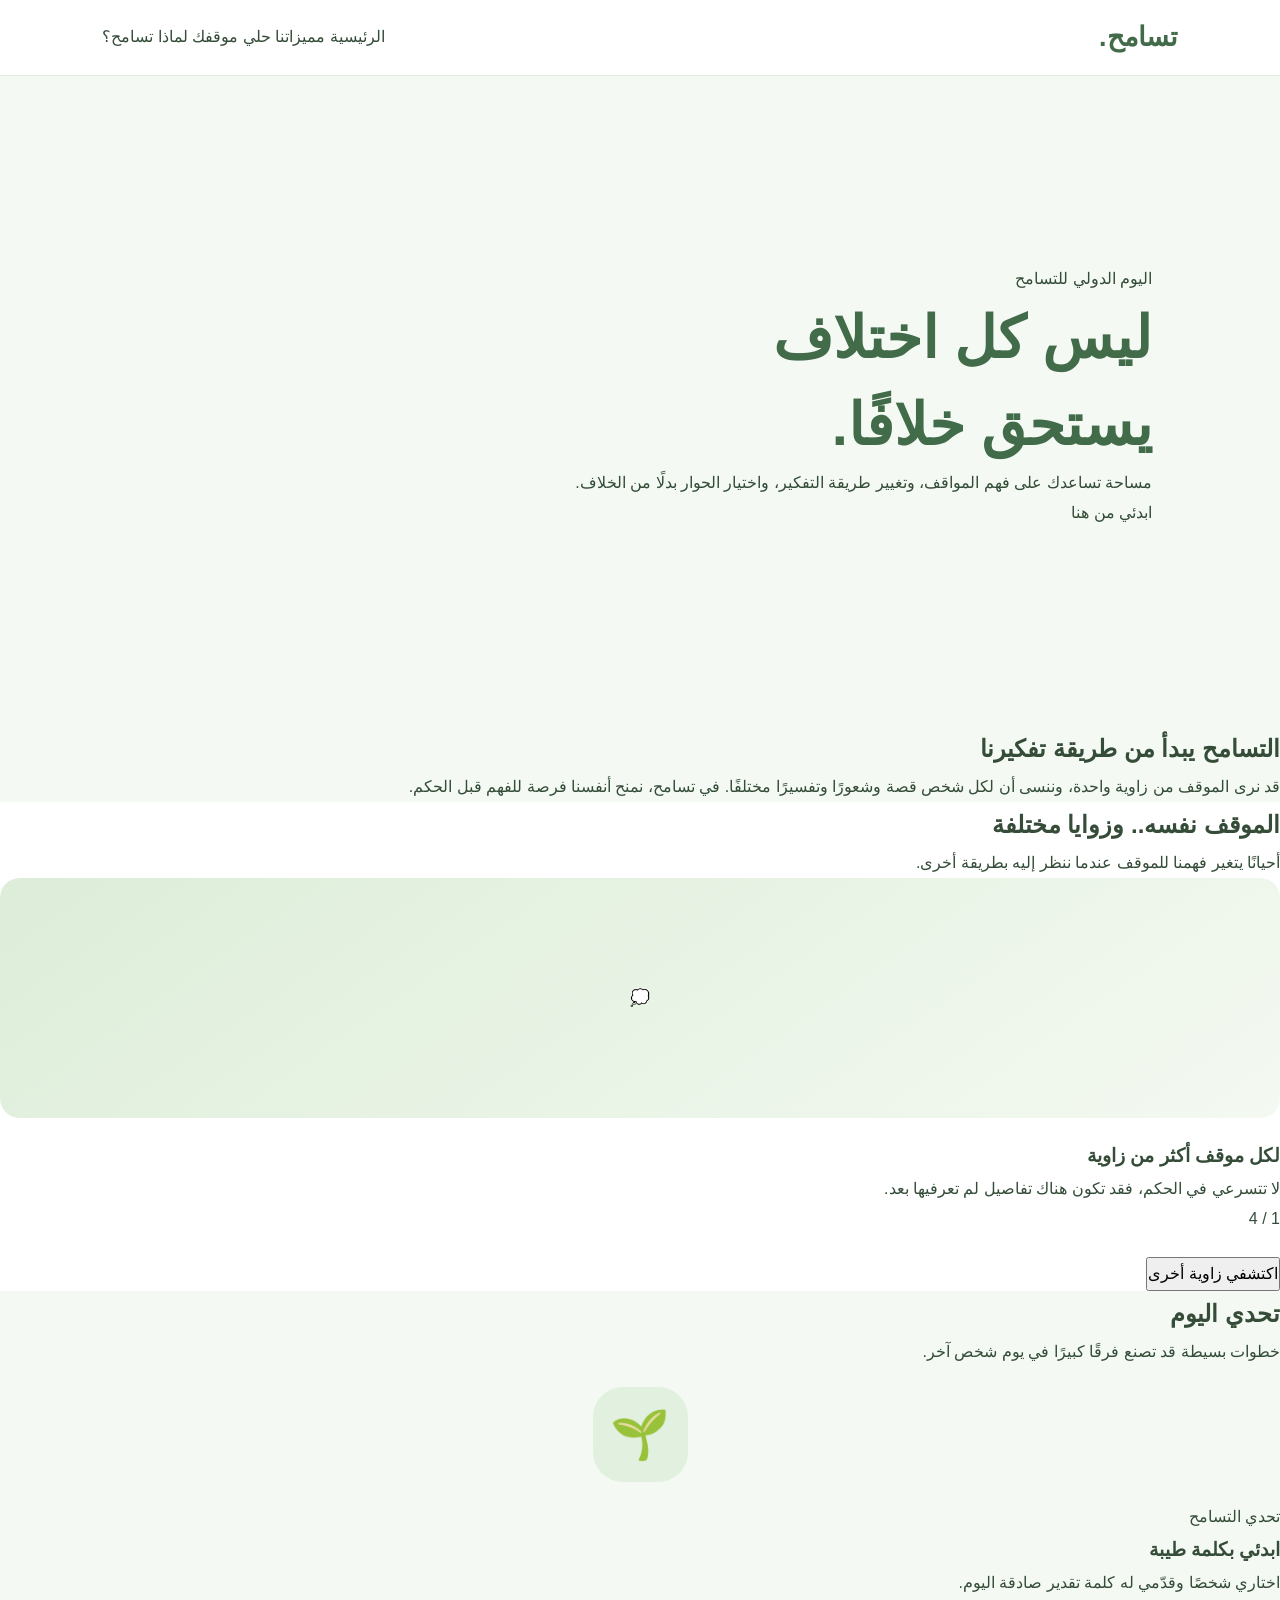
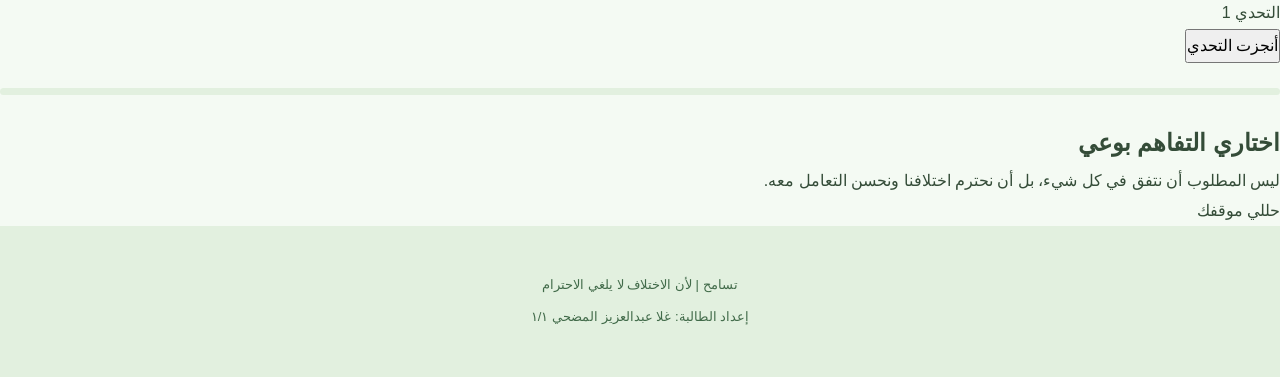
==== commit f1c61862: "Update index.html" ====
--- a/index.html
+++ b/index.html
@@ -1,120 +1,165 @@
 
 <!DOCTYPE html>
 <html lang="ar" dir="rtl">
+
 <head>
   <meta charset="UTF-8">
   <meta name="viewport" content="width=device-width, initial-scale=1.0">
   <title>تسامح | الرئيسية</title>
   <link rel="stylesheet" href="style.css">
-  <link href="https://fonts.googleapis.com/css2?family=Cairo:wght@400;500;600;700;800&display=swap" rel="stylesheet">
 </head>
+
 <body>
 
-<header class="navbar">
-  <a class="logo" href="index.html">تَسامُح<span>.</span></a>
-  <nav>
-    <a class="active" href="index.html">الرئيسية</a>
-    <a href="features.html">مميزاتنا</a>
-    <a href="analyzer.html">حللي موقفك</a>
-    <a href="why.html">لماذا تسامح؟</a>
-  </nav>
-</header>
+  <!-- القائمة الرئيسية -->
+  <header>
+    <nav class="navbar">
+      <a href="index.html" class="logo">تسامح.</a>
 
-<main>
+      <div class="nav-links">
+        <a href="index.html" class="active">الرئيسية</a>
+        <a href="features.html">مميزاتنا</a>
+        <a href="analyzer.html">حلي موقفك</a>
+        <a href="why.html">لماذا تسامح؟</a>
+      </div>
+    </nav>
+  </header>
 
-<section class="hero reveal">
-  <div class="hero-content">
-    <span class="eyebrow">16 نوفمبر | اليوم العالمي للتسامح</span>
-    <h1>
-      أحيانًا لا نحتاج<br>
-      إلى إجابة...
-      <span>بل إلى فهم.</span>
-    </h1>
-    <p>
-      لكل موقف حكاية، ولكل خلاف زاوية أخرى.
-      اكتشفي مساحة تساعدك على فهم ما يحدث،
-      والتعبير عن مشاعرك، واختيار الحل بوعي.
-    </p>
-    <a href="features.html" class="primary-btn">اكتشفي عالم تسامح ←</a>
-    <div class="hero-note">مساحة للفهم، لا لإصدار الأحكام 💚</div>
-  </div>
+  <main>
 
-  <div class="hero-visual">
-    <div class="hero-orbit orbit-one"></div>
-    <div class="hero-orbit orbit-two"></div>
-    <div class="hero-art">
-      <span>❀</span>
-      <h2>اختلافنا<br>لا يمنع تفاهمنا</h2>
-      <p>الكلمة الطيبة تبدأ من قلب واعٍ.</p>
-    </div>
-    <span class="floating-icon float-one">♡</span>
-    <span class="floating-icon float-two">✦</span>
-    <span class="floating-icon float-three">🌿</span>
-  </div>
+    <!-- الواجهة الرئيسية -->
+    <section class="hero">
+      <div class="container">
+        <p class="hero-label">اليوم الدولي للتسامح</p>
 
-  <a href="#welcome" class="scroll-hint">اكتشفي المزيد ↓</a>
-</section>
+        <h1>
+          ليس كل اختلاف
+          <br>
+          يستحق خلافًا.
+        </h1>
 
-<section class="section welcome-section reveal" id="welcome">
-  <div class="section-heading">
-    <span class="section-label">أهلًا بك في تسامح</span>
-    <h2>ليس الهدف أن نكون متشابهين، بل أن نحترم اختلافنا.</h2>
-    <p>
-      هنا يمكنك التوقف قليلًا، وإعادة التفكير،
-      واكتشاف طرق أكثر وعيًا للتعامل مع المواقف اليومية.
-    </p>
-  </div>
+        <p>
+          مساحة تساعدك على فهم المواقف، وتغيير طريقة التفكير،
+          واختيار الحوار بدلًا من الخلاف.
+        </p>
 
-  <div class="quote-panel">
-    <span class="quote-mark">“</span>
-    <h2>ربما تتغير الحكاية كلها، عندما نسمعها من زاوية أخرى.</h2>
-    <span>تَسامُح</span>
-  </div>
-</section>
+        <a href="analyzer.html" class="btn">
+          ابدئي من هنا
+        </a>
+      </div>
+    </section>
 
-<section class="section reveal">
-  <div class="section-heading">
-    <span class="section-label">رحلتك تبدأ هنا</span>
-    <h2>ثلاث خطوات نحو التفاهم</h2>
-  </div>
+    <!-- رسالة الموقع -->
+    <section class="intro">
+      <div class="container">
+        <h2>التسامح يبدأ من طريقة تفكيرنا</h2>
 
-  <div class="steps">
-    <article class="step-card">
-      <span class="step-icon">✎</span>
-      <h3>عبّري</h3>
-      <p>اكتبي ما حدث دون أن تضطري إلى ذكر أسماء.</p>
-    </article>
-    <article class="step-card">
-      <span class="step-icon">◉</span>
-      <h3>تأملي</h3>
-      <p>انظري إلى الموقف من أكثر من زاوية.</p>
-    </article>
-    <article class="step-card">
-      <span class="step-icon">♡</span>
-      <h3>اختاري</h3>
-      <p>اتخذي خطوة تحافظ على احترامك وحقوقك.</p>
-    </article>
-  </div>
-</section>
+        <p>
+          قد نرى الموقف من زاوية واحدة، وننسى أن لكل شخص
+          قصة وشعورًا وتفسيرًا مختلفًا.
+          في تسامح، نمنح أنفسنا فرصة للفهم قبل الحكم.
+        </p>
+      </div>
+    </section>
 
-<section class="section green-banner reveal">
-  <span>✧</span>
-  <h2>لا تجعلي لحظة خلاف تختصر حكاية كاملة.</h2>
-  <p>اكتشفي الأدوات التي أعددناها لك.</p>
-  <a href="features.html" class="light-btn">استكشفي المميزات</a>
-</section>
+    <!-- تغيير زاوية النظر -->
+    <section class="perspective-section">
+      <div class="container">
 
-</main>
+        <h2>الموقف نفسه.. وزوايا مختلفة</h2>
 
-<footer>
-  <a class="logo" href="index.html">تَسامُح<span>.</span></a>
-  <p>نفهم أكثر، نتسامح بوعي.</p>
-  <a href="https://www.unesco.org/ar/days/tolerance" target="_blank" rel="noopener noreferrer">
-    تعرّفي على اليوم الدولي للتسامح لدى اليونسكو
-  </a>
-  <small>© تسامح | مشروع توعوي تفاعلي</small>
-</footer>
+        <p>
+          أحيانًا يتغير فهمنا للموقف عندما ننظر إليه بطريقة أخرى.
+        </p>
 
-<script src="script.js"></script>
+        <div class="perspective-card">
+
+          <div id="sceneArt" class="scene-art">
+            <span>💭</span>
+          </div>
+
+          <h3 id="sceneTitle">لكل موقف أكثر من زاوية</h3>
+
+          <p id="sceneDescription">
+            لا تتسرعي في الحكم، فقد تكون هناك تفاصيل لم تعرفيها بعد.
+          </p>
+
+          <p id="sceneCount">1 / 4</p>
+
+          <div id="sceneDots" class="scene-dots"></div>
+
+          <button id="nextPerspective" class="btn" type="button">
+            اكتشفي زاوية أخرى
+          </button>
+
+        </div>
+      </div>
+    </section>
+
+    <!-- التحدي اليومي -->
+    <section class="challenge-section">
+      <div class="container">
+
+        <h2>تحدي اليوم</h2>
+
+        <p>
+          خطوات بسيطة قد تصنع فرقًا كبيرًا في يوم شخص آخر.
+        </p>
+
+        <div class="challenge-card">
+
+          <div id="challengeIllustration" class="challenge-illustration">
+            🌱
+          </div>
+
+          <p id="challengeCategory">تحدي التسامح</p>
+
+          <h3 id="challengeTitle">ابدئي بكلمة طيبة</h3>
+
+          <p id="challengeDescription">
+            اختاري شخصًا وقدّمي له كلمة تقدير صادقة اليوم.
+          </p>
+
+          <p id="challengeNumber">التحدي 1</p>
+
+          <button id="challengeDone" class="btn" type="button">
+            أنجزت التحدي
+          </button>
+
+          <p id="challengeMessage"></p>
+
+          <div class="challenge-progress">
+            <div id="challengeProgress"></div>
+          </div>
+
+        </div>
+      </div>
+    </section>
+
+    <!-- ختام الصفحة -->
+    <section class="final-section">
+      <div class="container">
+        <h2>اختاري التفاهم بوعي</h2>
+
+        <p>
+          ليس المطلوب أن نتفق في كل شيء،
+          بل أن نحترم اختلافنا ونحسن التعامل معه.
+        </p>
+
+        <a href="analyzer.html" class="btn">
+          حللي موقفك
+        </a>
+      </div>
+    </section>
+
+  </main>
+
+  <footer>
+    <p>تسامح | لأن الاختلاف لا يلغي الاحترام</p>
+    <p>إعداد الطالبة: غلا عبدالعزيز المضحي ١/١</p>
+  </footer>
+
+  <script src="script.js"></script>
+
 </body>
 </html>
--- a/style.css
+++ b/style.css
@@ -1,19 +1,15 @@
-
-/* =========================
-   تسامح - التصميم الأساسي
-========================= */
 
 :root {
-  --background: #F4FAF3;
+  --bg: #F4FAF3;
   --white: #FFFFFF;
-  --light-green: #E2F0DF;
-  --soft-green: #BBD8B5;
+  --light: #E2F0DF;
+  --soft: #BBD8B5;
   --green: #789B75;
-  --dark-green: #426B4A;
+  --dark: #426B4A;
   --text: #344C38;
   --muted: #829483;
   --border: #E4EDE1;
-  --shadow: 0 12px 35px rgba(66, 107, 74, 0.08);
+  --shadow: 0 15px 40px rgba(66,107,74,.09);
 }
 
 * {
@@ -25,40 +21,25 @@
 
 body {
   font-family: 'Cairo', sans-serif;
-  background: var(--background);
+  background: var(--bg);
   color: var(--text);
-  line-height: 1.8;
-}
-
-button, input, textarea, select {
-  font-family: inherit;
-}
-
-button, a {
-  -webkit-tap-highlight-color: transparent;
-}
-
-a {
-  text-decoration: none;
-  color: inherit;
-}
-
-button {
-  cursor: pointer;
-}
-
-/* شريط التنقل */
+  line-height: 1.9;
+}
+
+a { text-decoration: none; color: inherit; }
+button, input, select, textarea { font: inherit; }
+button { cursor: pointer; }
 
 .navbar {
   position: sticky;
   top: 0;
   z-index: 100;
-  height: 76px;
-  padding: 0 8%;
+  min-height: 75px;
+  padding: 12px 8%;
   display: flex;
   justify-content: space-between;
   align-items: center;
-  background: rgba(255, 255, 255, 0.92);
+  background: rgba(255,255,255,.94);
   backdrop-filter: blur(15px);
   border-bottom: 1px solid var(--border);
 }
@@ -66,105 +47,99 @@
 .logo {
   font-size: 27px;
   font-weight: 800;
-  color: var(--dark-green);
-}
-
-.logo span {
-  color: var(--soft-green);
-}
+  color: var(--dark);
+  white-space: nowrap;
+}
+
+.logo span { color: var(--soft); }
 
 .navbar nav {
   display: flex;
-  gap: 30px;
-  font-size: 13px;
-  color: var(--muted);
-}
-
-.navbar nav a:hover {
-  color: var(--dark-green);
-}
-
-.nav-btn {
-  background: var(--light-green);
-  color: var(--dark-green);
-  padding: 9px 22px;
-  border-radius: 30px;
-  font-size: 13px;
-  font-weight: 700;
+  align-items: center;
+  gap: 24px;
+}
+
+.navbar nav a {
+  color: var(--muted);
+  font-size: 13px;
+  transition: .3s;
+}
+
+.navbar nav a:hover,
+.navbar nav a.active {
+  color: var(--dark);
+  font-weight: 800;
+}
+
+/* ظهور المحتوى عند النزول */
+
+.reveal {
+  opacity: 0;
+  transform: translateY(35px);
+  transition: opacity .8s ease, transform .8s ease;
+}
+
+.reveal.visible {
+  opacity: 1;
+  transform: translateY(0);
 }
 
 /* الواجهة الرئيسية */
 
 .hero {
-  min-height: 690px;
-  padding: 90px 10% 110px;
+  min-height: 650px;
+  padding: 90px 10% 100px;
   display: flex;
+  justify-content: space-between;
   align-items: center;
-  justify-content: space-between;
+  gap: 40px;
   position: relative;
   overflow: hidden;
-  gap: 40px;
-}
-
-.hero-content {
-  max-width: 560px;
-  z-index: 2;
-}
+}
+
+.hero-content { max-width: 560px; }
 
 .eyebrow, .section-label {
   color: var(--green);
   font-size: 13px;
-  font-weight: 700;
+  font-weight: 800;
 }
 
 .eyebrow {
-  display: inline-flex;
-  align-items: center;
-  gap: 9px;
-  padding: 8px 17px;
+  display: inline-block;
+  background: var(--light);
   border-radius: 30px;
-  background: var(--light-green);
-  margin-bottom: 25px;
-}
-
-.dot {
-  width: 7px;
-  height: 7px;
-  background: var(--green);
-  border-radius: 50%;
-}
-
-.hero h1 {
-  font-size: clamp(34px, 5vw, 58px);
+  padding: 7px 17px;
+  margin-bottom: 20px;
+}
+
+.hero h1, .page-hero h1 {
+  font-size: clamp(35px, 5vw, 58px);
   line-height: 1.5;
-  color: var(--dark-green);
-  font-weight: 800;
-}
-
-.hero h1 span {
-  color: var(--green);
-}
+  color: var(--dark);
+}
+
+.hero h1 span { color: var(--green); }
 
 .hero-content > p {
   color: var(--muted);
-  max-width: 460px;
-  margin: 22px 0 30px;
-  font-size: 15px;
+  font-size: 14px;
+  margin: 18px 0 27px;
+  max-width: 470px;
 }
 
 .primary-btn {
   display: inline-flex;
   justify-content: center;
   align-items: center;
-  gap: 15px;
-  border: none;
+  border: 0;
   border-radius: 12px;
-  background: var(--dark-green);
+  padding: 13px 25px;
+  background: var(--dark);
   color: white;
-  padding: 14px 29px;
-  font-size: 14px;
   font-weight: 700;
-  transition: 0.3s;
+  font-size: 13px;
+  transition: .3s;
 }
 
 .primary-btn:hover {
@@ -173,761 +148,757 @@
 }
 
 .hero-note {
-  margin-top: 25px;
   color: var(--muted);
   font-size: 12px;
-}
-
-.hero-note span {
-  color: var(--green);
-}
-
-/* الرسمة الجانبية */
+  margin-top: 20px;
+}
 
 .hero-visual {
-  width: 380px;
-  height: 380px;
-  position: relative;
+  width: 360px;
+  height: 360px;
+  flex-shrink: 0;
   display: grid;
   place-items: center;
-  flex-shrink: 0;
-}
-
-.circle {
+  position: relative;
+}
+
+.hero-orbit {
   position: absolute;
   border-radius: 50%;
 }
 
-.circle-one {
-  width: 350px;
-  height: 350px;
-  background: #E6F2E2;
-}
-
-.circle-two {
-  width: 270px;
-  height: 270px;
-  background: #D2E6CC;
-}
-
-.hero-card {
+.orbit-one {
+  width: 340px;
+  height: 340px;
+  background: #E7F2E4;
+}
+
+.orbit-two {
+  width: 265px;
+  height: 265px;
+  background: #D6E9D1;
+}
+
+.hero-art {
+  width: 240px;
+  height: 260px;
+  background: white;
+  border-radius: 28px;
+  box-shadow: var(--shadow);
   position: relative;
   z-index: 2;
-  width: 260px;
-  padding: 35px 25px;
+  display: flex;
+  flex-direction: column;
+  align-items: center;
+  justify-content: center;
+  text-align: center;
+  transform: rotate(-3deg);
+  padding: 20px;
+}
+
+.hero-art > span { font-size: 50px; color: var(--green); }
+.hero-art h2 { color: var(--dark); font-size: 22px; line-height: 1.6; }
+.hero-art p { color: var(--muted); font-size: 11px; margin-top: 10px; }
+
+.floating-icon {
+  position: absolute;
+  z-index: 3;
+  color: var(--green);
+  font-size: 30px;
+  animation: float 4s infinite ease-in-out;
+}
+
+.float-one { top: 20px; right: 15px; }
+.float-two { bottom: 20px; left: 20px; animation-delay: 1s; }
+.float-three { top: 100px; left: 0; animation-delay: 2s; }
+
+@keyframes float {
+  50% { transform: translateY(-13px); }
+}
+
+.scroll-hint {
+  position: absolute;
+  bottom: 20px;
+  left: 50%;
+  transform: translateX(-50%);
+  color: var(--green);
+  font-size: 12px;
+  animation: hint 2s infinite;
+}
+
+@keyframes hint {
+  50% { margin-bottom: 7px; }
+}
+
+/* الصفحات الداخلية */
+
+.page-hero {
+  padding: 105px 8% 65px;
+  text-align: center;
+  background: linear-gradient(180deg,#EAF4E7, var(--bg));
+}
+
+.page-hero h1 {
+  font-size: clamp(32px, 4vw, 48px);
+  margin: 10px 0;
+}
+
+.page-hero p {
+  max-width: 650px;
+  margin: auto;
+  color: var(--muted);
+  font-size: 14px;
+}
+
+/* الأقسام */
+
+.section {
+  padding: 85px 9%;
+  scroll-margin-top: 85px;
+}
+
+.section-heading {
+  text-align: center;
+  max-width: 650px;
+  margin: 0 auto 45px;
+}
+
+.section-heading h2 {
+  color: var(--dark);
+  font-size: clamp(24px,3vw,35px);
+  line-height: 1.6;
+  margin: 10px 0;
+}
+
+.section-heading p {
+  color: var(--muted);
+  font-size: 13px;
+}
+
+.welcome-section { background: white; }
+
+.quote-panel {
+  max-width: 850px;
+  margin: auto;
+  padding: 50px 30px;
+  border-radius: 25px;
+  background: var(--light);
+  text-align: center;
+}
+
+.quote-mark {
+  color: var(--green);
+  font-size: 60px;
+  line-height: 1;
+}
+
+.quote-panel h2 {
+  color: var(--dark);
+  font-size: 25px;
+  line-height: 1.8;
+}
+
+.quote-panel > span:last-child {
+  color: var(--green);
+  font-size: 13px;
+  font-weight: 800;
+}
+
+.steps {
+  display: grid;
+  grid-template-columns: repeat(3,1fr);
+  gap: 20px;
+}
+
+.step-card {
+  text-align: center;
+  padding: 30px 20px;
   background: white;
-  border-radius: 25px;
-  text-align: center;
+  border: 1px solid var(--border);
+  border-radius: 18px;
+  transition: .3s;
+}
+
+.step-card:hover, .feature-card:hover {
+  transform: translateY(-6px);
   box-shadow: var(--shadow);
-  transform: rotate(-3deg);
-}
-
-.leaf-icon {
+}
+
+.step-icon {
   width: 65px;
   height: 65px;
-  background: var(--light-green);
-  color: var(--green);
-  border-radius: 50%;
   display: grid;
   place-items: center;
-  font-size: 36px;
-  margin: 0 auto 18px;
-}
-
-.hero-card h3 {
-  font-size: 20px;
-  color: var(--dark-green);
-  line-height: 1.8;
-}
-
-.hero-card p {
-  font-size: 12px;
-  color: var(--muted);
-  margin-top: 12px;
-}
-
-.card-decoration {
-  color: var(--soft-green);
-  font-size: 25px;
-}
-
-.floating {
-  position: absolute;
-  z-index: 3;
-  color: var(--green);
-  font-size: 32px;
-  animation: float 4s ease-in-out infinite;
-}
-
-.f1 { top: 25px; right: 20px; }
-.f2 { bottom: 30px; left: 20px; animation-delay: 1s; }
-.f3 { top: 90px; left: 0; animation-delay: 2s; }
-
-@keyframes float {
-  0%, 100% { transform: translateY(0); }
-  50% { transform: translateY(-13px); }
-}
-
-.scroll-indicator {
-  position: absolute;
-  bottom: 28px;
-  left: 50%;
-  transform: translateX(-50%);
-  display: flex;
-  align-items: center;
-  gap: 12px;
-  color: var(--green);
-  font-size: 12px;
-  animation: bounce 2s infinite;
-}
-
-@keyframes bounce {
-  0%, 100% { transform: translate(-50%, 0); }
-  50% { transform: translate(-50%, 7px); }
-}
-
-/* الأقسام العامة */
-
-.section {
-  padding: 100px 9%;
-  scroll-margin-top: 85px;
-}
-
-.section-heading {
-  max-width: 650px;
-  text-align: center;
-  margin: 0 auto 55px;
-}
-
-.section-heading h2 {
-  color: var(--dark-green);
-  font-size: clamp(25px, 3vw, 37px);
-  margin: 12px 0;
-  line-height: 1.6;
-}
-
-.section-heading p {
-  color: var(--muted);
-  font-size: 14px;
-}
-
-/* قسم التعريف */
-
-.about {
-  background: white;
-}
-
-.steps {
-  display: grid;
-  grid-template-columns: repeat(3, 1fr);
-  gap: 22px;
-}
-
-.step-card {
-  background: var(--background);
-  border: 1px solid var(--border);
-  padding: 35px 25px;
-  border-radius: 18px;
-  position: relative;
-  text-align: center;
-  transition: 0.3s;
-}
-
-.step-card:hover, .feature-card:hover {
-  transform: translateY(-7px);
-  box-shadow: var(--shadow);
-}
-
-.step-number {
-  position: absolute;
-  top: 15px;
-  right: 20px;
-  color: #B6CDB2;
-  font-size: 12px;
-  font-weight: 700;
-}
-
-.step-icon {
-  margin: 12px auto 15px;
-  width: 60px;
-  height: 60px;
-  border-radius: 18px;
-  background: var(--light-green);
-  color: var(--green);
-  display: grid;
-  place-items: center;
-  font-size: 29px;
-}
-
-.step-card h3 {
-  color: var(--dark-green);
-  font-size: 18px;
-  margin-bottom: 8px;
-}
-
-.step-card p {
-  font-size: 12px;
-  color: var(--muted);
-}
-
-/* المميزات */
+  background: var(--light);
+  border-radius: 20px;
+  margin: 0 auto 15px;
+  color: var(--green);
+  font-size: 30px;
+}
+
+.step-card h3, .feature-card h3 { color: var(--dark); }
+.step-card p, .feature-card p { color: var(--muted); font-size: 12px; }
+
+/* بطاقات المميزات */
 
 .feature-grid {
   display: grid;
-  grid-template-columns: repeat(2, 1fr);
+  grid-template-columns: repeat(2,1fr);
   gap: 22px;
 }
 
 .feature-card {
+  background: white;
   padding: 30px;
-  background: white;
   border: 1px solid var(--border);
   border-radius: 20px;
-  transition: 0.3s;
-}
-
-.feature-icon {
-  font-size: 30px;
-  margin-bottom: 15px;
-}
-
-.feature-card h3 {
-  color: var(--dark-green);
-  margin-bottom: 10px;
-}
-
-.feature-card p {
-  font-size: 13px;
-  color: var(--muted);
-  margin-bottom: 18px;
-}
-
-.feature-card a {
-  color: var(--green);
-  font-size: 13px;
-  font-weight: 700;
-}
+  transition: .3s;
+}
+
+.feature-icon { font-size: 34px; margin-bottom: 12px; }
+.feature-card h3 { margin-bottom: 8px; }
+.feature-card p { margin-bottom: 15px; }
+.feature-card a { color: var(--green); font-size: 13px; font-weight: 800; }
 
 /* محلل المواقف */
 
-.analyzer-section {
-  background: #EDF5EA;
-}
+.analyzer-section { background: #EDF5EA; }
+.message-section { background: white; }
 
 .analyzer-box, .message-box {
-  background: white;
   max-width: 780px;
   margin: auto;
-  padding: 38px;
+  background: white;
+  padding: 35px;
   border-radius: 22px;
   box-shadow: var(--shadow);
 }
 
 .analyzer-box label, .message-box label {
   display: block;
-  font-size: 14px;
-  font-weight: 700;
-  color: var(--dark-green);
-  margin-bottom: 10px;
+  color: var(--dark);
+  font-size: 13px;
+  font-weight: 800;
+  margin: 17px 0 9px;
 }
 
 .analyzer-box select,
 .analyzer-box textarea,
-.message-box textarea {
+.message-box textarea,
+.message-box select {
   width: 100%;
   border: 1px solid var(--border);
-  border-radius: 11px;
-  padding: 15px;
-  font-size: 13px;
+  background: #FAFCF9;
   color: var(--text);
+  border-radius: 10px;
+  padding: 13px;
+  font-size: 13px;
   outline: none;
-  background: #FAFCF9;
-  margin-bottom: 25px;
+}
+
+.analyzer-box textarea, .message-box textarea {
+  min-height: 140px;
+  resize: vertical;
+  line-height: 2;
 }
 
 .analyzer-box select:focus,
 .analyzer-box textarea:focus,
-.message-box textarea:focus {
+.message-box textarea:focus,
+.message-box select:focus {
   border-color: var(--green);
-  box-shadow: 0 0 0 3px rgba(120, 155, 117, 0.1);
-}
-
-.analyzer-box textarea,
-.message-box textarea {
-  min-height: 145px;
-  resize: vertical;
-  line-height: 2;
+  box-shadow: 0 0 0 3px rgba(120,155,117,.12);
 }
 
 .input-footer {
   display: flex;
   justify-content: space-between;
-  margin-top: -20px;
-  margin-bottom: 25px;
-  color: var(--muted);
-  font-size: 11px;
-}
-
-.emotion-area {
-  margin-bottom: 25px;
+  color: var(--muted);
+  font-size: 10px;
+  margin-top: 7px;
 }
 
 .emotion-options {
   display: grid;
-  grid-template-columns: repeat(4, 1fr);
+  grid-template-columns: repeat(4,1fr);
   gap: 10px;
+  margin: 10px 0 25px;
 }
 
 .emotion {
-  background: var(--background);
   border: 1px solid var(--border);
+  background: var(--bg);
   border-radius: 12px;
   padding: 12px 5px;
   font-size: 23px;
   color: var(--text);
 }
 
-.emotion span {
-  display: block;
+.emotion span { display: block; font-size: 10px; }
+.emotion.selected { border: 2px solid var(--green); background: var(--light); }
+
+.full-btn { width: 100%; margin-top: 22px; }
+
+.privacy-note {
+  text-align: center;
+  color: var(--muted);
   font-size: 11px;
-}
-
-.emotion.selected {
-  background: var(--light-green);
-  border: 2px solid var(--green);
-}
-
-.goal-area {
-  margin-top: 25px;
-}
-
-.full-btn {
-  width: 100%;
+  margin-top: 17px;
+}
+
+/* النتائج */
+
+.result-box, .rewritten-result {
+  margin-top: 30px;
+  background: var(--bg);
+  border: 1px solid var(--border);
+  padding: 25px;
+  border-radius: 16px;
+  animation: show .5s ease;
+}
+
+.result-box h3, .result-box h4,
+.rewritten-result h3 { color: var(--dark); margin: 12px 0; }
+
+.result-box p, .result-box li {
+  color: var(--muted);
+  font-size: 13px;
+}
+
+.result-box ol { padding-right: 25px; }
+
+.suggested-words {
+  padding: 18px;
+  margin-top: 20px;
+  background: white;
+  border-radius: 12px;
+}
+
+.suggested-words button, #copyRewrite {
+  border: 0;
+  padding: 9px 15px;
+  border-radius: 9px;
+  background: var(--light);
+  color: var(--dark);
+  font-weight: 700;
+  margin-top: 12px;
+}
+
+.result-disclaimer {
+  font-size: 10px !important;
   margin-top: 15px;
 }
 
-.privacy-note {
-  text-align: center;
-  font-size: 11px;
-  color: var(--muted);
-  margin-top: 18px;
-}
-
-/* نتيجة التحليل */
-
-.result-box {
-  margin-top: 35px;
-  padding: 25px;
-  border-radius: 15px;
-  background: var(--background);
-  border: 1px solid var(--border);
-  animation: appear 0.5s ease;
-}
-
-@keyframes appear {
-  from { opacity: 0; transform: translateY(15px); }
-  to { opacity: 1; transform: translateY(0); }
-}
-
-.result-label {
-  color: var(--green);
-  font-size: 12px;
-  font-weight: 700;
-}
-
-.result-box h3 {
-  color: var(--dark-green);
-  margin: 12px 0;
-}
-
-.result-box > p {
-  color: var(--muted);
-  font-size: 13px;
-}
-
-.result-box h4 {
-  color: var(--dark-green);
-  margin: 22px 0 10px;
-}
-
-.result-box ol {
-  padding-right: 23px;
-  color: var(--text);
-  font-size: 13px;
-}
-
-.result-box li {
-  padding: 5px;
-}
-
-.suggested-words {
+/* إعادة الصياغة */
+
+.rewrite-paper {
   background: white;
-  padding: 20px;
-  margin-top: 20px;
-  border-radius: 12px;
-}
-
-.suggested-words p {
-  color: var(--muted);
-  font-size: 13px;
-}
-
-.suggested-words button,
-#copyRewrite {
-  background: var(--light-green);
-  color: var(--dark-green);
-  border: none;
-  border-radius: 8px;
-  padding: 9px 16px;
-  margin-top: 15px;
-  font-weight: 700;
-}
-
-.result-box .result-disclaimer {
-  font-size: 11px;
-  margin-top: 20px;
-}
-
-/* رسالة بلا إرسال */
-
-.message-section {
-  background: white;
-}
-
-.rewritten-result {
-  background: var(--background);
-  border-radius: 14px;
-  padding: 22px;
-  margin-top: 25px;
-}
-
-.rewritten-result h3 {
-  color: var(--dark-green);
-  margin-bottom: 10px;
-}
-
-.rewritten-result p {
-  font-size: 14px;
+  padding: 23px;
+  margin: 18px 0;
+  border-right: 4px solid var(--green);
+  border-radius: 10px;
+}
+
+.rewrite-paper p {
   color: var(--text);
   white-space: pre-wrap;
-}
+  font-size: 14px;
+}
+
+#rewriteExplanation { color: var(--muted); font-size: 12px; }
 
 /* زاوية أخرى */
 
-.perspective-section {
-  background: var(--background);
-}
-
-.perspective-card {
-  background: var(--dark-green);
-  color: white;
+.perspective-section { background: white; }
+
+.perspective-stage {
+  max-width: 680px;
+  margin: auto;
+  text-align: center;
+  background: var(--bg);
+  border: 1px solid var(--border);
+  padding: 30px;
   border-radius: 25px;
-  padding: 60px 35px;
-  text-align: center;
-  max-width: 850px;
-  margin: auto;
-}
-
-.perspective-card .section-label {
-  color: #D3E8CC;
-}
-
-.perspective-card h2 {
-  font-size: 30px;
-  margin: 15px 0;
-}
-
-.perspective-card > p {
-  color: #D5E3D3;
-  font-size: 14px;
-  max-width: 550px;
-  margin: 0 auto 25px;
-}
-
-.light-btn {
-  background: #E2F0DF;
-  color: var(--dark-green);
-  border: none;
-  padding: 12px 25px;
+}
+
+.scene-art {
+  height: 240px;
+  border-radius: 20px;
+  background: linear-gradient(145deg,#DDEDD9,#F4F9F1);
+  position: relative;
+  overflow: hidden;
+  display: grid;
+  place-items: center;
+  margin-bottom: 20px;
+}
+
+.scene-sun {
+  position: absolute;
+  top: 18px;
+  left: 35px;
+  font-size: 35px;
+  color: #B4B96C;
+}
+
+.scene-person {
+  font-size: 80px;
+  position: absolute;
+  bottom: 10px;
+  right: 20%;
+}
+
+.scene-bubble {
+  position: absolute;
+  top: 50px;
+  right: 45%;
+  background: white;
+  padding: 12px;
+  border-radius: 15px;
+  font-size: 12px;
+  color: var(--dark);
+  box-shadow: var(--shadow);
+}
+
+.scene-decoration {
+  position: absolute;
+  bottom: 30px;
+  left: 20%;
+  color: var(--green);
+  font-size: 35px;
+}
+
+.scene-count, .challenge-category {
+  color: var(--green);
+  font-size: 12px;
+  font-weight: 800;
+}
+
+.perspective-stage h3 {
+  color: var(--dark);
+  margin: 10px 0;
+}
+
+.perspective-stage > p {
+  color: var(--muted);
+  font-size: 13px;
+  min-height: 55px;
+}
+
+.scene-dots {
+  display: flex;
+  justify-content: center;
+  gap: 8px;
+  margin-top: 22px;
+}
+
+.scene-dots span {
+  width: 8px;
+  height: 8px;
+  border-radius: 50%;
+  background: var(--soft);
+}
+
+.scene-dots span.active {
+  width: 23px;
   border-radius: 10px;
-  font-weight: 700;
-  font-size: 13px;
-}
-
-.perspective-result {
-  max-width: 560px;
-  margin: 25px auto 0;
-  padding: 20px;
-  background: rgba(255,255,255,0.12);
-  border-radius: 15px;
-  animation: appear 0.4s ease;
-}
-
-.perspective-result span {
-  font-size: 24px;
-}
-
-.perspective-result p {
-  font-size: 14px;
-}
-
-/* التحدي */
-
-.challenge-section {
-  background: white;
-}
+  background: var(--dark);
+}
+
+.scene-art.changed { animation: show .5s ease; }
+
+/* التحدي الإبداعي */
+
+.challenge-section { background: var(--bg); }
 
 .challenge-box {
   max-width: 600px;
   margin: auto;
-  padding: 40px;
-  text-align: center;
-  background: var(--background);
+  background: white;
+  padding: 30px;
+  border: 1px solid var(--border);
+  border-radius: 24px;
+  box-shadow: var(--shadow);
+  text-align: center;
+}
+
+.challenge-top {
+  display: flex;
+  justify-content: space-between;
+  color: var(--green);
+  font-size: 12px;
+  font-weight: 800;
+}
+
+.challenge-illustration {
+  margin: 20px auto;
+  width: 95px;
+  height: 95px;
+  display: grid;
+  place-items: center;
+  border-radius: 30px;
+  background: var(--light);
+  font-size: 48px;
+}
+
+.challenge-box h3 {
+  color: var(--dark);
+  margin: 12px 0;
+}
+
+.challenge-box > p {
+  color: var(--muted);
+  font-size: 13px;
+}
+
+.challenge-progress {
+  height: 7px;
+  border-radius: 10px;
+  background: var(--light);
+  margin: 25px 0;
+  overflow: hidden;
+}
+
+.challenge-progress span {
+  display: block;
+  width: 0;
+  height: 100%;
+  background: var(--green);
+  transition: .5s;
+}
+
+.challenge-message {
+  color: var(--green) !important;
+  font-weight: 700;
+  margin-top: 15px;
+}
+
+/* القصة */
+
+.story-section {
+  max-width: 900px;
+  margin: auto;
+  background: white;
   border-radius: 22px;
-  border: 1px solid var(--border);
-}
-
-.challenge-icon {
-  font-size: 45px;
+  line-height: 2.3;
+}
+
+.story-section h2 {
+  color: var(--dark);
+  font-size: 27px;
+  line-height: 1.7;
+  margin: 15px 0 25px;
+}
+
+.story-section > p {
+  color: var(--muted);
+  font-size: 14px;
+  margin: 17px 0;
+}
+
+.story-symbol {
+  font-size: 55px;
+  color: var(--green);
   margin-bottom: 10px;
 }
 
-.challenge-box > span {
-  color: var(--green);
-  font-size: 13px;
-  font-weight: 700;
-}
-
-.challenge-box h3 {
-  color: var(--dark-green);
-  font-size: 19px;
-  margin: 20px 0;
-}
-
-#challengeFeedback {
-  color: var(--green);
-  margin-top: 15px;
-  font-size: 13px;
-}
-
-/* البطاقة الختامية */
-
-.final-section {
-  background: #EDF5EA;
-}
-
-.final-card {
-  background: white;
+.large-quote {
+  padding: 60px 35px;
+}
+
+.belief-list {
+  display: grid;
+  gap: 15px;
+  margin-top: 25px;
+}
+
+.belief-list div {
+  display: flex;
+  gap: 18px;
+  align-items: center;
+  padding: 15px;
+  border-radius: 13px;
+  background: var(--bg);
+}
+
+.belief-list span {
+  color: var(--green);
+  font-weight: 800;
+}
+
+.belief-list p {
+  color: var(--text);
+  font-size: 13px;
+}
+
+/* اللوحة الخضراء */
+
+.green-banner {
+  background: var(--dark);
+  color: white;
+  text-align: center;
+  border-radius: 25px;
+  max-width: 1050px;
+  margin: 35px auto;
+}
+
+.green-banner h2 {
+  font-size: clamp(23px,3vw,34px);
+  line-height: 1.8;
+}
+
+.green-banner p {
+  color: #D8E8D3;
+  margin: 12px 0 22px;
+  font-size: 13px;
+}
+
+.green-banner > span {
+  font-size: 40px;
+}
+
+/* صاحبة المشروع */
+
+.author-section { background: white; }
+
+.author-card {
   max-width: 700px;
   margin: auto;
-  padding: 45px 30px;
-  text-align: center;
+  padding: 45px 25px;
+  border-radius: 25px;
   border: 1px solid var(--border);
-  border-radius: 22px;
+  background: var(--bg);
+  text-align: center;
   box-shadow: var(--shadow);
 }
 
-.final-card > span {
-  font-size: 40px;
-}
-
-.final-card h2 {
-  color: var(--dark-green);
-  margin: 15px 0;
-}
-
-.final-card p {
-  color: var(--muted);
-  font-size: 14px;
-  max-width: 500px;
-  margin: 0 auto 20px;
-}
-
-.final-card strong {
+.author-flower {
   display: block;
-  color: var(--green);
-  font-size: 13px;
-  margin-bottom: 20px;
-}
+  font-size: 45px;
+  color: var(--green);
+}
+
+.author-card h2 { color: var(--dark); margin: 12px 0; }
+.author-card > p { color: var(--muted); font-size: 13px; }
+.author-card h3 { color: var(--dark); font-size: 24px; margin: 12px 0; }
+
+.author-class {
+  display: inline-block;
+  padding: 6px 18px;
+  border-radius: 30px;
+  background: var(--light);
+  color: var(--dark);
+  font-size: 12px;
+}
+
+.author-line {
+  width: 55px;
+  height: 3px;
+  background: var(--soft);
+  margin: 25px auto;
+  border-radius: 5px;
+}
+
+.author-card .author-ending {
+  color: var(--dark);
+  font-weight: 700;
+}
+
+.author-card strong { color: var(--green); }
+
+/* الرابط الخارجي */
+
+.external-section {
+  text-align: center;
+}
+
+.external-section h2 { color: var(--dark); margin: 12px; }
+.external-section p { color: var(--muted); font-size: 13px; margin-bottom: 20px; }
 
 /* التذييل */
 
 footer {
+  text-align: center;
+  padding: 40px 20px;
   background: #E2F0DF;
-  text-align: center;
-  padding: 40px 20px;
-}
-
-footer p {
-  color: var(--dark-green);
-  font-size: 13px;
-  margin: 8px 0;
-}
-
-footer > span {
-  color: var(--muted);
-  font-size: 11px;
-}
-
-/* إخفاء العناصر */
-
-[hidden] {
-  display: none !important;
-}
-
-/* الجوال والآيباد */
-
-@media (max-width: 850px) {
-
-  .hero {
-    padding: 75px 7% 100px;
-    flex-direction: column;
-    text-align: center;
-  }
-
-  .hero-content > p {
-    margin-right: auto;
-    margin-left: auto;
-  }
-
-  .hero-visual {
-    margin-top: 20px;
-  }
-
-  .hero-note {
-    margin-bottom: 10px;
-  }
-
-  .navbar {
-    padding: 0 5%;
-  }
-
-  .navbar nav {
-    gap: 12px;
-  }
-
-}
-
-@media (max-width: 600px) {
-
-  .navbar {
-    height: auto;
-    min-height: 68px;
-    flex-wrap: wrap;
-    padding: 12px 5%;
-    gap: 10px;
-  }
-
-  .navbar nav {
-    order: 3;
-    width: 100%;
-    justify-content: center;
-    font-size: 11px;
-  }
-
-  .logo {
-    font-size: 23px;
-  }
-
-  .nav-btn {
-    font-size: 11px;
-    padding: 7px 13px;
-  }
-
-  .hero {
-    min-height: auto;
-    padding: 65px 7% 90px;
-  }
-
-  .hero h1 {
-    font-size: 34px;
-  }
-
-  .hero-visual {
-    width: 300px;
-    height: 300px;
-  }
-
-  .circle-one {
-    width: 285px;
-    height: 285px;
-  }
-
-  .circle-two {
-    width: 220px;
-    height: 220px;
-  }
-
-  .hero-card {
-    width: 220px;
-    padding: 25px 18px;
-  }
-
-  .section {
-    padding: 70px 6%;
-  }
-
-  .steps, .feature-grid {
-    grid-template-columns: 1fr;
-  }
-
-  .analyzer-box, .message-box {
-    padding: 23px 17px;
-  }
-
-  .emotion-options {
-    gap: 6px;
-  }
-
-  .emotion {
-    font-size: 19px;
-  }
-
-  .emotion span {
-    font-size: 10px;
-  }
-
-  .perspective-card {
-    padding: 40px 20px;
-  }
-
-  .perspective-card h2 {
-    font-size: 24px;
-  }
-
-  .challenge-box {
-    padding: 30px 18px;
-  }
-
-  .final-card {
-    padding: 35px 20px;
-  }
-
+}
+
+footer p { color: var(--dark); font-size: 13px; margin: 7px 0; }
+footer > a:not(.logo) { color: var(--green); font-size: 12px; display: block; margin: 10px; }
+footer small { color: var(--muted); font-size: 10px; }
+
+/* الظهور والاختفاء */
+
+[hidden] { display: none !important; }
+
+@keyframes show {
+  from { opacity: 0; transform: translateY(15px); }
+  to { opacity: 1; transform: translateY(0); }
 }
 
 /* الطباعة */
 
 @media print {
-
-  body * {
-    visibility: hidden;
-  }
-
-  #finalCard, #finalCard * {
-    visibility: visible;
-  }
-
-  #finalCard {
+  body * { visibility: hidden; }
+  .author-card, .author-card * { visibility: visible; }
+  .author-card {
     position: absolute;
     top: 0;
     right: 0;
     width: 100%;
     box-shadow: none;
-    border: 2px solid #789B75;
   }
-
-  #printCard {
-    display: none;
+}
+
+/* الجوال والآيباد */
+
+@media(max-width:850px) {
+  .hero {
+    flex-direction: column;
+    text-align: center;
+    padding: 65px 7% 90px;
   }
 
-}
+  .hero-content > p { margin-right: auto; margin-left: auto; }
+  .hero-visual { margin-top: 15px; }
+  .navbar { padding: 12px 5%; }
+  .navbar nav { gap: 12px; }
+}
+
+@media(max-width:600px) {
+  .navbar { flex-wrap: wrap; justify-content: space-between; }
+  .navbar nav {
+    order: 3;
+    width: 100%;
+    justify-content: space-between;
+    gap: 5px;
+  }
+
+  .navbar nav a { font-size: 10px; }
+  .logo { font-size: 23px; }
+
+  .hero h1 { font-size: 35px; }
+  .hero-visual { width: 300px; height: 300px; }
+  .orbit-one { width: 285px; height: 285px; }
+  .orbit-two { width: 220px; height: 220px; }
+
+  .hero-art { width: 215px; height: 225px; }
+  .section { padding: 65px 6%; }
+
+  .steps, .feature-grid { grid-template-columns: 1fr; }
+
+  .analyzer-box, .message-box { padding: 22px 16px; }
+
+  .emotion-options { gap: 5px; }
+  .emotion { font-size: 18px; }
+
+  .perspective-stage { padding: 17px; }
+  .scene-art { height: 205px; }
+
+  .scene-bubble { right: 35%; font-size: 10px; }
+  .scene-person { right: 10%; }
+
+  .story-section h2 { font-size: 22px; }
+  .green-banner { margin: 20px 5%; }
+
+  .quote-panel h2 { font-size: 20px; }
+}
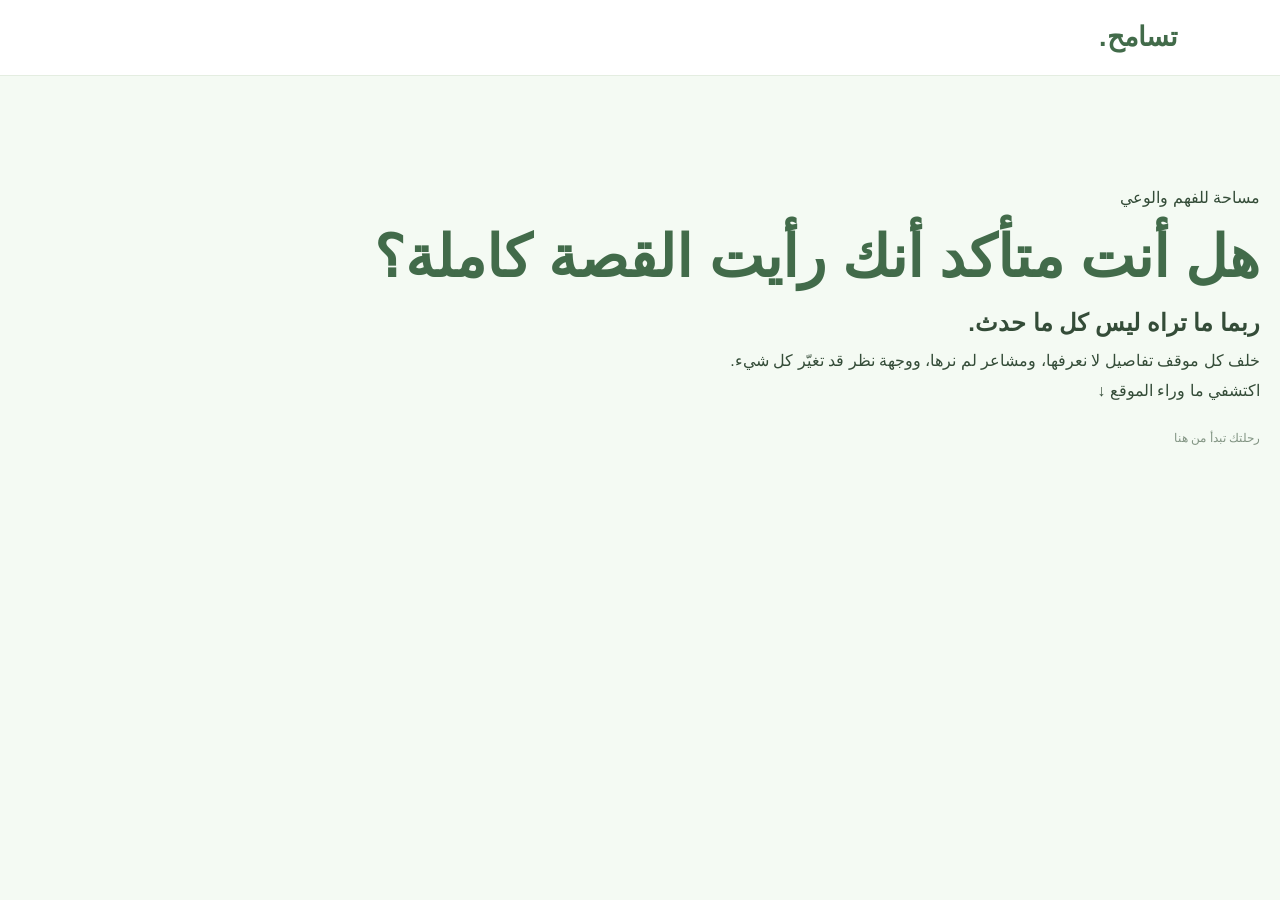
==== commit 3cd8c2f3: "Update index.html" ====
--- a/index.html
+++ b/index.html
@@ -5,159 +5,52 @@
 <head>
   <meta charset="UTF-8">
   <meta name="viewport" content="width=device-width, initial-scale=1.0">
-  <title>تسامح | الرئيسية</title>
+  <title>تسامح | مساحة للفهم والوعي</title>
   <link rel="stylesheet" href="style.css">
 </head>
 
 <body>
 
-  <!-- القائمة الرئيسية -->
   <header>
     <nav class="navbar">
       <a href="index.html" class="logo">تسامح.</a>
-
-      <div class="nav-links">
-        <a href="index.html" class="active">الرئيسية</a>
-        <a href="features.html">مميزاتنا</a>
-        <a href="analyzer.html">حلي موقفك</a>
-        <a href="why.html">لماذا تسامح؟</a>
-      </div>
     </nav>
   </header>
 
   <main>
+    <section class="hero tolerance-home">
 
-    <!-- الواجهة الرئيسية -->
-    <section class="hero">
-      <div class="container">
-        <p class="hero-label">اليوم الدولي للتسامح</p>
+      <div class="container tolerance-content">
+
+        <p class="hero-label">مساحة للفهم والوعي</p>
 
         <h1>
-          ليس كل اختلاف
-          <br>
-          يستحق خلافًا.
+          هل أنت متأكد أنك رأيت القصة كاملة؟
         </h1>
 
-        <p>
-          مساحة تساعدك على فهم المواقف، وتغيير طريقة التفكير،
-          واختيار الحوار بدلًا من الخلاف.
+        <h2>
+          ربما ما تراه ليس كل ما حدث.
+        </h2>
+
+        <p class="tolerance-description">
+          خلف كل موقف تفاصيل لا نعرفها، ومشاعر لم نرها،
+          ووجهة نظر قد تغيّر كل شيء.
         </p>
 
-        <a href="analyzer.html" class="btn">
-          ابدئي من هنا
+        <a href="features.html" class="discover-link">
+          <span>اكتشفي ما وراء الموقع</span>
+
+          <span class="discover-icon">
+            ↓
+          </span>
         </a>
+
+        <p class="hero-note">رحلتك تبدأ من هنا</p>
+
       </div>
+
     </section>
-
-    <!-- رسالة الموقع -->
-    <section class="intro">
-      <div class="container">
-        <h2>التسامح يبدأ من طريقة تفكيرنا</h2>
-
-        <p>
-          قد نرى الموقف من زاوية واحدة، وننسى أن لكل شخص
-          قصة وشعورًا وتفسيرًا مختلفًا.
-          في تسامح، نمنح أنفسنا فرصة للفهم قبل الحكم.
-        </p>
-      </div>
-    </section>
-
-    <!-- تغيير زاوية النظر -->
-    <section class="perspective-section">
-      <div class="container">
-
-        <h2>الموقف نفسه.. وزوايا مختلفة</h2>
-
-        <p>
-          أحيانًا يتغير فهمنا للموقف عندما ننظر إليه بطريقة أخرى.
-        </p>
-
-        <div class="perspective-card">
-
-          <div id="sceneArt" class="scene-art">
-            <span>💭</span>
-          </div>
-
-          <h3 id="sceneTitle">لكل موقف أكثر من زاوية</h3>
-
-          <p id="sceneDescription">
-            لا تتسرعي في الحكم، فقد تكون هناك تفاصيل لم تعرفيها بعد.
-          </p>
-
-          <p id="sceneCount">1 / 4</p>
-
-          <div id="sceneDots" class="scene-dots"></div>
-
-          <button id="nextPerspective" class="btn" type="button">
-            اكتشفي زاوية أخرى
-          </button>
-
-        </div>
-      </div>
-    </section>
-
-    <!-- التحدي اليومي -->
-    <section class="challenge-section">
-      <div class="container">
-
-        <h2>تحدي اليوم</h2>
-
-        <p>
-          خطوات بسيطة قد تصنع فرقًا كبيرًا في يوم شخص آخر.
-        </p>
-
-        <div class="challenge-card">
-
-          <div id="challengeIllustration" class="challenge-illustration">
-            🌱
-          </div>
-
-          <p id="challengeCategory">تحدي التسامح</p>
-
-          <h3 id="challengeTitle">ابدئي بكلمة طيبة</h3>
-
-          <p id="challengeDescription">
-            اختاري شخصًا وقدّمي له كلمة تقدير صادقة اليوم.
-          </p>
-
-          <p id="challengeNumber">التحدي 1</p>
-
-          <button id="challengeDone" class="btn" type="button">
-            أنجزت التحدي
-          </button>
-
-          <p id="challengeMessage"></p>
-
-          <div class="challenge-progress">
-            <div id="challengeProgress"></div>
-          </div>
-
-        </div>
-      </div>
-    </section>
-
-    <!-- ختام الصفحة -->
-    <section class="final-section">
-      <div class="container">
-        <h2>اختاري التفاهم بوعي</h2>
-
-        <p>
-          ليس المطلوب أن نتفق في كل شيء،
-          بل أن نحترم اختلافنا ونحسن التعامل معه.
-        </p>
-
-        <a href="analyzer.html" class="btn">
-          حللي موقفك
-        </a>
-      </div>
-    </section>
-
   </main>
-
-  <footer>
-    <p>تسامح | لأن الاختلاف لا يلغي الاحترام</p>
-    <p>إعداد الطالبة: غلا عبدالعزيز المضحي ١/١</p>
-  </footer>
 
   <script src="script.js"></script>
 
--- a/style.css
+++ b/style.css
@@ -902,3 +902,30 @@
 
   .quote-panel h2 { font-size: 20px; }
 }
+
+/* إصلاح المسافات الكبيرة بين أقسام الموقع */
+main > section {
+  min-height: auto !important;
+  height: auto !important;
+  margin: 0 !important;
+  padding: 65px 20px !important;
+}
+
+/* ضبط الواجهة الرئيسية */
+.hero {
+  min-height: 480px !important;
+  height: auto !important;
+  padding: 80px 20px !important;
+}
+
+/* ضبط المسافات في الجوال */
+@media (max-width: 600px) {
+  main > section {
+    padding: 45px 18px !important;
+  }
+
+  .hero {
+    min-height: 420px !important;
+  }
+}
+
